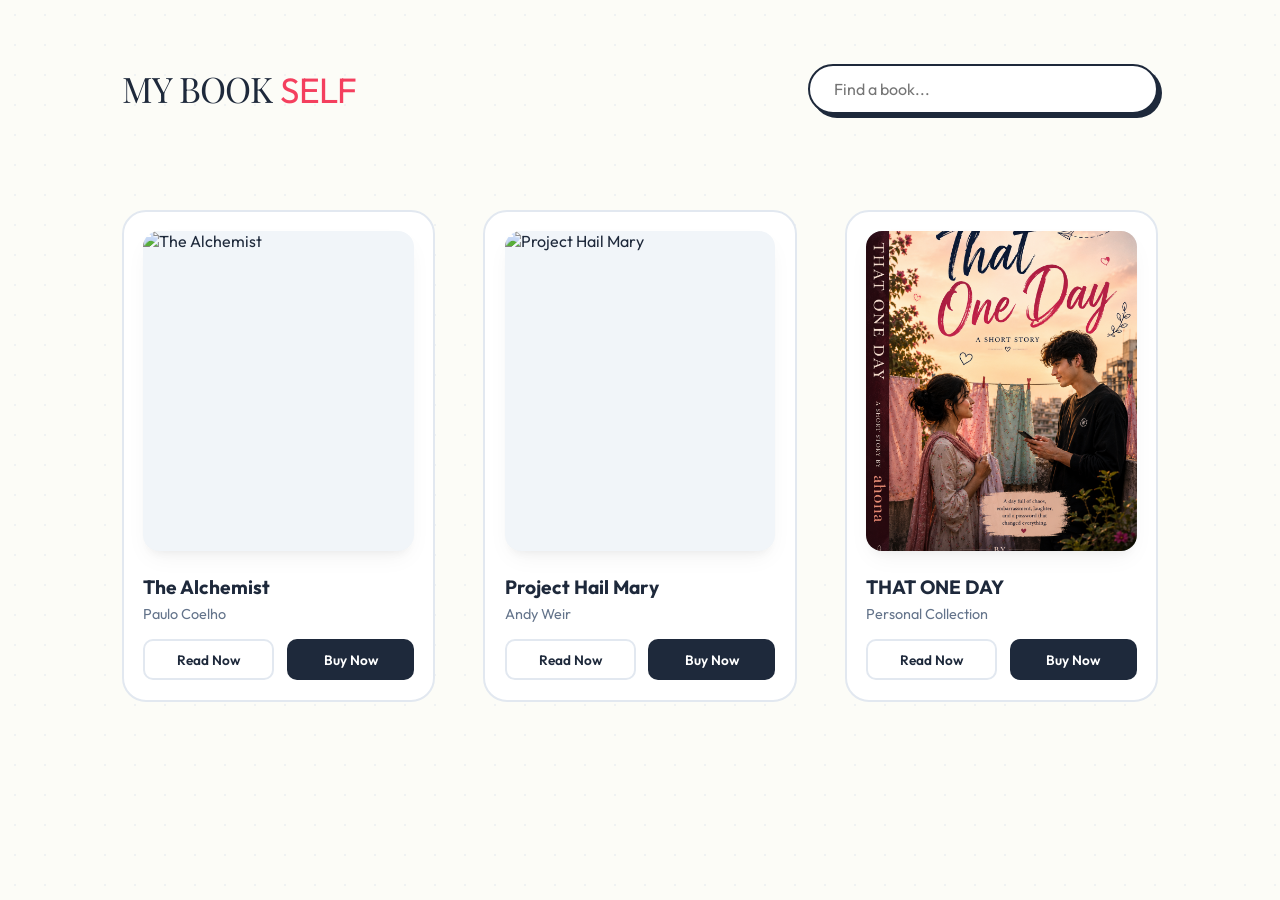
==== index.html @ 8798975a "Initial commit: MY BOOK SELF app" ====
<!DOCTYPE html>
<html lang="en">
<head>
    <meta charset="UTF-8">
    <meta name="viewport" content="width=device-width, initial-scale=1.0">
    <title>MY BOOK SELF | Personal Library</title>
    <meta name="description" content="A premium, interactive bookshelf to track your reading journey and organize your book collection.">
    <link rel="stylesheet" href="style.css">
</head>
<body>
    <div class="container">
        <header>
            <div class="logo">MY BOOK <span>SELF</span></div>
            <div class="search-bar">
                <input type="text" id="searchInput" placeholder="Find a book...">
            </div>
        </header>


        <main id="bookGrid" class="book-grid">
            <!-- Books will be injected here by JS -->
        </main>
    </div>

    <!-- Add Book Modal -->
    <div class="modal-overlay" id="modalOverlay">
        <div class="modal-content glass">
            <h2 style="margin-bottom: 1.5rem;">Add New Book</h2>
            <form id="addBookForm">
                <div class="form-group">
                    <label>Title</label>
                    <input type="text" id="bookTitle" required>
                </div>
                <div class="form-group">
                    <label>Author</label>
                    <input type="text" id="bookAuthor" required>
                </div>
                <div class="form-group">
                    <label>Cover Image URL (Optional)</label>
                    <input type="url" id="bookCover" placeholder="https://example.com/cover.jpg">
                </div>
                <div style="display: flex; gap: 1rem; margin-top: 2rem;">
                    <button type="submit" class="btn-add" style="flex: 1;">Save Book</button>
                    <button type="button" class="btn-add" id="closeModalBtn" style="flex: 1; background: transparent; border: 1px solid var(--glass-border);">Cancel</button>
                </div>
            </form>
        </div>
    </div>

    <script src="script.js"></script>
</body>
</html>
---- style.css ----
@import url('https://fonts.googleapis.com/css2?family=Outfit:wght@300;400;600;700&family=Playfair+Display:wght@700&display=swap');

:root {
    --bg-main: #fcfcf7;
    --bg-card: #ffffff;
    --accent-primary: #f43f5e; /* Vibrant Coral */
    --accent-secondary: #0ea5e9; /* Sky Blue */
    --text-main: #1e293b;
    --text-muted: #64748b;
    --border-light: #e2e8f0;
    --shadow-soft: 0 10px 25px -5px rgba(0, 0, 0, 0.05), 0 8px 10px -6px rgba(0, 0, 0, 0.05);
    --shadow-hover: 0 20px 25px -5px rgba(0, 0, 0, 0.1), 0 10px 10px -5px rgba(0, 0, 0, 0.04);
    --transition-bounce: all 0.5s cubic-bezier(0.34, 1.56, 0.64, 1);
}

* {
    margin: 0;
    padding: 0;
    box-sizing: border-box;
    font-family: 'Outfit', sans-serif;
}

body {
    background-color: var(--bg-main);
    color: var(--text-main);
    min-height: 100vh;
    padding-bottom: 5rem;
}

/* Background Pattern */
body::before {
    content: '';
    position: fixed;
    top: 0;
    left: 0;
    width: 100%;
    height: 100%;
    background-image: radial-gradient(#e2e8f0 1px, transparent 1px);
    background-size: 30px 30px;
    z-index: -1;
    opacity: 0.5;
}

.container {
    max-width: 1100px;
    margin: 0 auto;
    padding: 2rem;
}

header {
    display: flex;
    justify-content: space-between;
    align-items: center;
    margin-bottom: 4rem;
    padding: 2rem 0;
    gap: 2rem;
    flex-wrap: wrap;
}

.logo {
    font-family: 'Playfair Display', serif;
    font-size: 2.2rem;
    color: var(--text-main);
    letter-spacing: -1px;
}

.logo span {
    color: var(--accent-primary);
}

.search-bar {
    background: var(--bg-card);
    border: 2px solid var(--text-main);
    padding: 0.8rem 1.5rem;
    border-radius: 50px;
    display: flex;
    align-items: center;
    width: 100%;
    max-width: 350px;
    box-shadow: 4px 4px 0px var(--text-main);
    transition: var(--transition-bounce);
}

.search-bar:focus-within {
    transform: translate(-2px, -2px);
    box-shadow: 6px 6px 0px var(--text-main);
}

.search-bar input {
    background: transparent;
    border: none;
    outline: none;
    width: 100%;
    font-size: 1rem;
    color: var(--text-main);
}

/* Filter Navigation */
.filters {
    display: flex;
    gap: 1rem;
    margin-bottom: 3rem;
    overflow-x: auto;
    padding: 0.5rem 0;
}

.filter-btn {
    background: var(--bg-card);
    border: 2px solid var(--border-light);
    padding: 0.7rem 1.5rem;
    border-radius: 15px;
    cursor: pointer;
    font-weight: 600;
    color: var(--text-muted);
    transition: var(--transition-bounce);
    white-space: nowrap;
}

.filter-btn:hover {
    border-color: var(--text-main);
    color: var(--text-main);
    transform: translateY(-2px);
}

.filter-btn.active {
    background: var(--text-main);
    color: white;
    border-color: var(--text-main);
    box-shadow: 0 10px 20px rgba(30, 41, 59, 0.2);
}

/* Book Grid */
.book-grid {
    display: grid;
    grid-template-columns: repeat(auto-fill, minmax(250px, 1fr));
    gap: 3rem;
}

.book-card {
    background: var(--bg-card);
    border-radius: 24px;
    padding: 1.2rem;
    border: 2px solid var(--border-light);
    transition: var(--transition-bounce);
    position: relative;
}

.book-card:hover {
    transform: translateY(-12px) rotate(1deg);
    border-color: var(--text-main);
    box-shadow: 12px 12px 0px rgba(30, 41, 59, 0.05);
}

.book-cover-container {
    width: 100%;
    height: 320px;
    border-radius: 16px;
    overflow: hidden;
    margin-bottom: 1.5rem;
    background: #f1f5f9;
    box-shadow: var(--shadow-soft);
}

.book-cover {
    width: 100%;
    height: 100%;
    object-fit: cover;
    transition: var(--transition-bounce);
}

.book-card:hover .book-cover {
    transform: scale(1.05);
}

.book-title {
    font-size: 1.2rem;
    font-weight: 700;
    margin-bottom: 0.4rem;
    color: var(--text-main);
}

.book-author {
    font-size: 0.9rem;
    color: var(--text-muted);
    margin-bottom: 1rem;
}

.status-badge {
    display: inline-block;
    padding: 0.4rem 0.8rem;
    border-radius: 8px;
    font-size: 0.75rem;
    font-weight: 700;
    text-transform: uppercase;
    letter-spacing: 0.5px;
}

.status-reading { background: #fef3c7; color: #92400e; }
.status-want { background: #e0f2fe; color: #075985; }
.status-finished { background: #dcfce7; color: #166534; }

/* Card Actions */
.card-actions {
    display: flex;
    gap: 0.8rem;
    margin-top: 1rem;
}

.card-actions button {
    flex: 1;
    padding: 0.6rem;
    border-radius: 10px;
    font-size: 0.85rem;
    font-weight: 600;
    cursor: pointer;
    transition: var(--transition-bounce);
}

.btn-primary {
    background: var(--text-main);
    color: white;
    border: none;
}

.btn-primary:hover {
    transform: translateY(-2px);
    box-shadow: 0 5px 15px rgba(30, 41, 59, 0.2);
}

.btn-secondary {
    background: transparent;
    border: 2px solid var(--border-light);
    color: var(--text-main);
}

.btn-secondary:hover {
    border-color: var(--text-main);
    background: rgba(30, 41, 59, 0.02);
}

.btn-delete {
    background: none;
    border: none;
    color: #f43f5e;
    font-size: 0.8rem;
    font-weight: 600;
    cursor: pointer;
    opacity: 0.6;
    transition: 0.3s;
}

.btn-delete:hover {
    opacity: 1;
    text-decoration: underline;
}

/* Action Buttons */
.btn-add {
    background: var(--accent-primary);
    color: white;
    border: none;
    padding: 1rem 2rem;
    border-radius: 50px;
    font-weight: 700;
    font-size: 1rem;
    cursor: pointer;
    box-shadow: 0 4px 15px rgba(244, 63, 94, 0.3);
    transition: var(--transition-bounce);
}

.btn-add:hover {
    transform: scale(1.05) translateY(-2px);
    box-shadow: 0 8px 25px rgba(244, 63, 94, 0.4);
}

/* Modal */
.modal-overlay {
    position: fixed;
    top: 0;
    left: 0;
    width: 100%;
    height: 100%;
    background: rgba(252, 252, 247, 0.9);
    backdrop-filter: blur(8px);
    display: flex;
    justify-content: center;
    align-items: center;
    z-index: 1000;
    opacity: 0;
    visibility: hidden;
    transition: var(--transition-bounce);
}

.modal-overlay.active {
    opacity: 1;
    visibility: visible;
}

.modal-content {
    background: white;
    width: 90%;
    max-width: 500px;
    padding: 3rem;
    border: 3px solid var(--text-main);
    border-radius: 32px;
    box-shadow: 15px 15px 0px var(--text-main);
    transform: scale(0.9) rotate(-2deg);
    transition: var(--transition-bounce);
}

.modal-overlay.active .modal-content {
    transform: scale(1) rotate(0deg);
}

.form-group input, .form-group select {
    border: 2px solid var(--border-light);
    padding: 1rem;
    border-radius: 12px;
    font-size: 1rem;
}

.form-group input:focus {
    border-color: var(--text-main);
}

/* Responsive */
@media (max-width: 768px) {
    header {
        flex-direction: column;
        align-items: flex-start;
    }
    .search-bar {
        max-width: 100%;
    }
}
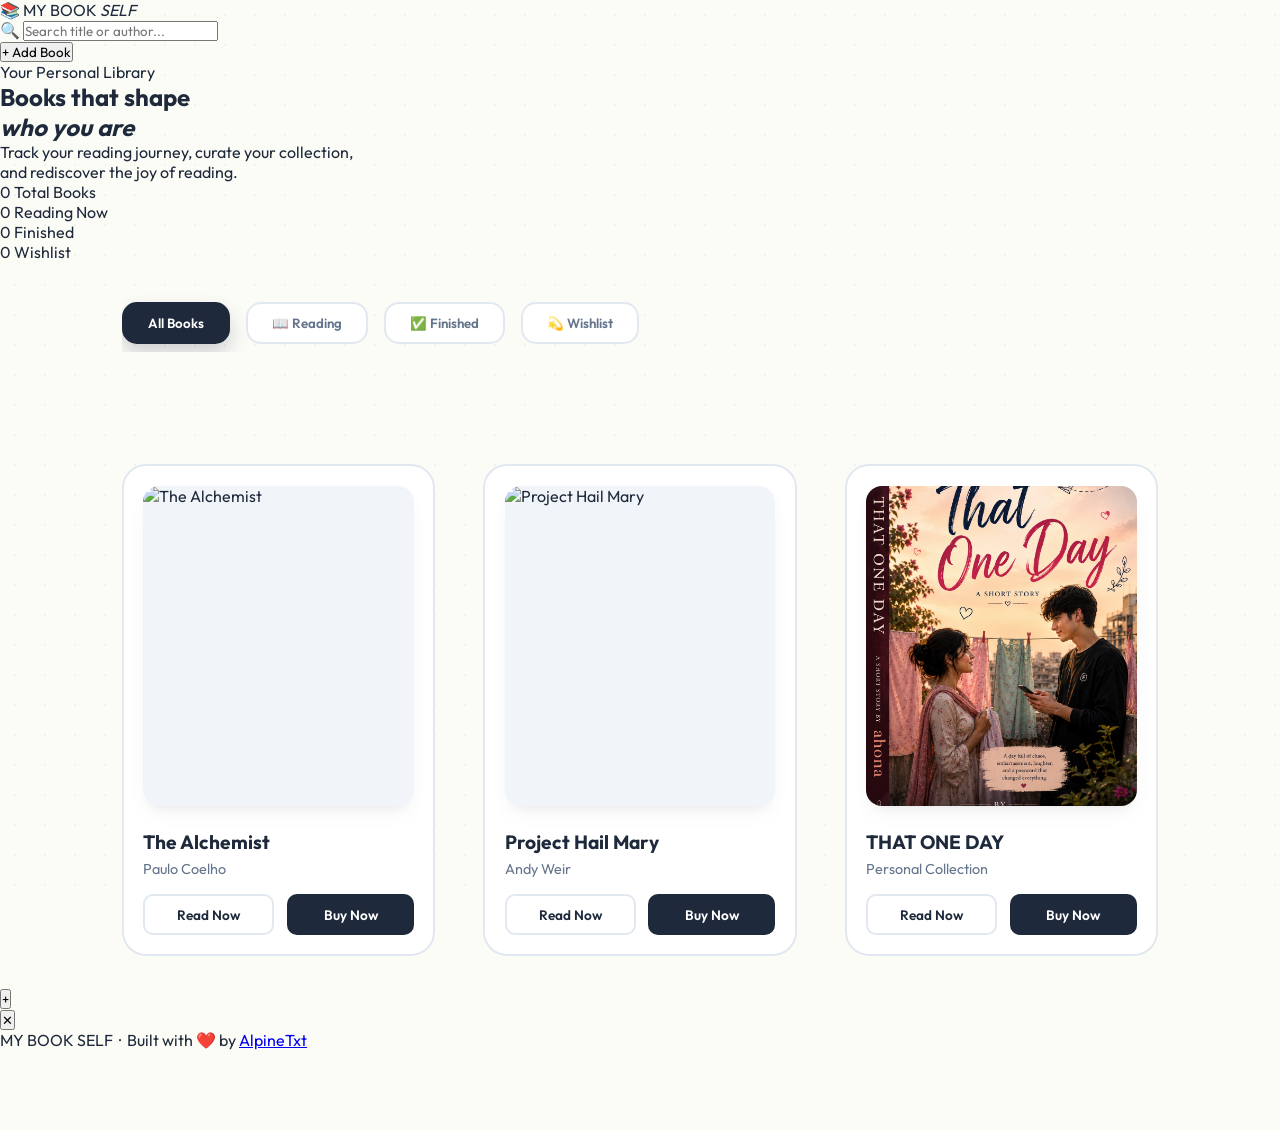
==== commit 19f51736: "Premium redesign: update index.html" ====
--- a/index.html
+++ b/index.html
@@ -4,49 +4,167 @@
     <meta charset="UTF-8">
     <meta name="viewport" content="width=device-width, initial-scale=1.0">
     <title>MY BOOK SELF | Personal Library</title>
-    <meta name="description" content="A premium, interactive bookshelf to track your reading journey and organize your book collection.">
+    <meta name="description" content="A premium, interactive digital bookshelf to track your reading journey, organize your collection, and discover your next great read.">
+    <link rel="preconnect" href="https://fonts.googleapis.com">
+    <link rel="preconnect" href="https://fonts.gstatic.com" crossorigin>
+    <link href="https://fonts.googleapis.com/css2?family=Cormorant+Garamond:ital,wght@0,400;0,600;0,700;1,400&family=Inter:wght@300;400;500;600;700&display=swap" rel="stylesheet">
     <link rel="stylesheet" href="style.css">
 </head>
 <body>
-    <div class="container">
-        <header>
-            <div class="logo">MY BOOK <span>SELF</span></div>
-            <div class="search-bar">
-                <input type="text" id="searchInput" placeholder="Find a book...">
+
+    <!-- Ambient Background -->
+    <div class="ambient-orb orb-1"></div>
+    <div class="ambient-orb orb-2"></div>
+    <div class="ambient-orb orb-3"></div>
+
+    <!-- Navigation -->
+    <nav class="navbar" id="navbar">
+        <div class="nav-inner">
+            <div class="nav-logo">
+                <span class="logo-icon">📚</span>
+                <span class="logo-text">MY BOOK <em>SELF</em></span>
             </div>
-        </header>
+            <div class="nav-search">
+                <span class="search-icon">🔍</span>
+                <input type="text" id="searchInput" placeholder="Search title or author...">
+            </div>
+            <button class="nav-add-btn" id="openModalBtn">+ Add Book</button>
+        </div>
+    </nav>
 
+    <!-- Hero Section -->
+    <section class="hero">
+        <div class="hero-content">
+            <p class="hero-eyebrow">Your Personal Library</p>
+            <h1 class="hero-title">Books that shape<br><em>who you are</em></h1>
+            <p class="hero-subtitle">Track your reading journey, curate your collection,<br>and rediscover the joy of reading.</p>
+            <div class="hero-stats" id="heroStats">
+                <div class="stat-pill">
+                    <span class="stat-num" id="statTotal">0</span>
+                    <span class="stat-label">Total Books</span>
+                </div>
+                <div class="stat-divider"></div>
+                <div class="stat-pill">
+                    <span class="stat-num" id="statReading">0</span>
+                    <span class="stat-label">Reading Now</span>
+                </div>
+                <div class="stat-divider"></div>
+                <div class="stat-pill">
+                    <span class="stat-num" id="statFinished">0</span>
+                    <span class="stat-label">Finished</span>
+                </div>
+                <div class="stat-divider"></div>
+                <div class="stat-pill">
+                    <span class="stat-num" id="statWant">0</span>
+                    <span class="stat-label">Wishlist</span>
+                </div>
+            </div>
+        </div>
+        <div class="hero-decoration">
+            <div class="floating-book book-a"></div>
+            <div class="floating-book book-b"></div>
+            <div class="floating-book book-c"></div>
+        </div>
+    </section>
 
-        <main id="bookGrid" class="book-grid">
-            <!-- Books will be injected here by JS -->
-        </main>
-    </div>
+    <!-- Filter Bar -->
+    <section class="filters-section">
+        <div class="container">
+            <div class="filters" id="filterBar">
+                <button class="filter-btn active" data-filter="all">All Books</button>
+                <button class="filter-btn" data-filter="reading">📖 Reading</button>
+                <button class="filter-btn" data-filter="finished">✅ Finished</button>
+                <button class="filter-btn" data-filter="want">💫 Wishlist</button>
+            </div>
+        </div>
+    </section>
+
+    <!-- Book Grid -->
+    <main class="container">
+        <div class="book-grid" id="bookGrid">
+            <!-- Books injected by JS -->
+        </div>
+        <div class="empty-state" id="emptyState" style="display:none;">
+            <div class="empty-icon">📭</div>
+            <h3>No books here yet</h3>
+            <p>Add your first book to get started on your reading journey.</p>
+            <button class="btn-add-empty" onclick="document.getElementById('openModalBtn').click()">+ Add Your First Book</button>
+        </div>
+    </main>
+
+    <!-- Floating Add Button (mobile) -->
+    <button class="fab" id="fabBtn" title="Add Book">+</button>
 
     <!-- Add Book Modal -->
     <div class="modal-overlay" id="modalOverlay">
-        <div class="modal-content glass">
-            <h2 style="margin-bottom: 1.5rem;">Add New Book</h2>
+        <div class="modal-content">
+            <button class="modal-close" id="closeModalBtn">✕</button>
+            <div class="modal-header">
+                <span class="modal-icon">📖</span>
+                <h2>Add a New Book</h2>
+                <p>Track what you're reading or want to read</p>
+            </div>
             <form id="addBookForm">
                 <div class="form-group">
-                    <label>Title</label>
-                    <input type="text" id="bookTitle" required>
+                    <label for="bookTitle">Book Title <span class="required">*</span></label>
+                    <input type="text" id="bookTitle" placeholder="e.g. The Midnight Library" required>
                 </div>
                 <div class="form-group">
-                    <label>Author</label>
-                    <input type="text" id="bookAuthor" required>
+                    <label for="bookAuthor">Author <span class="required">*</span></label>
+                    <input type="text" id="bookAuthor" placeholder="e.g. Matt Haig" required>
                 </div>
                 <div class="form-group">
-                    <label>Cover Image URL (Optional)</label>
-                    <input type="url" id="bookCover" placeholder="https://example.com/cover.jpg">
+                    <label for="bookCover">Cover Image URL <span class="optional">(optional)</span></label>
+                    <input type="url" id="bookCover" placeholder="https://...">
                 </div>
-                <div style="display: flex; gap: 1rem; margin-top: 2rem;">
-                    <button type="submit" class="btn-add" style="flex: 1;">Save Book</button>
-                    <button type="button" class="btn-add" id="closeModalBtn" style="flex: 1; background: transparent; border: 1px solid var(--glass-border);">Cancel</button>
+                <div class="form-group">
+                    <label>Reading Status</label>
+                    <div class="status-selector">
+                        <label class="status-option">
+                            <input type="radio" name="bookStatus" value="want" checked>
+                            <span class="status-label-btn">💫 Wishlist</span>
+                        </label>
+                        <label class="status-option">
+                            <input type="radio" name="bookStatus" value="reading">
+                            <span class="status-label-btn">📖 Reading</span>
+                        </label>
+                        <label class="status-option">
+                            <input type="radio" name="bookStatus" value="finished">
+                            <span class="status-label-btn">✅ Finished</span>
+                        </label>
+                    </div>
+                </div>
+                <div class="form-group">
+                    <label for="bookRating">Rating</label>
+                    <div class="star-input" id="starInput">
+                        <span class="star" data-val="1">★</span>
+                        <span class="star" data-val="2">★</span>
+                        <span class="star" data-val="3">★</span>
+                        <span class="star" data-val="4">★</span>
+                        <span class="star" data-val="5">★</span>
+                    </div>
+                    <input type="hidden" id="bookRating" value="0">
+                </div>
+                <div class="modal-actions">
+                    <button type="button" class="btn-cancel" id="cancelModalBtn">Cancel</button>
+                    <button type="submit" class="btn-save">Save to Shelf</button>
                 </div>
             </form>
         </div>
     </div>
 
+    <!-- Book Detail Drawer -->
+    <div class="drawer-overlay" id="drawerOverlay">
+        <div class="drawer" id="bookDrawer">
+            <button class="drawer-close" id="closeDrawerBtn">✕</button>
+            <div id="drawerContent"></div>
+        </div>
+    </div>
+
+    <footer class="site-footer">
+        <p>MY BOOK SELF &nbsp;·&nbsp; Built with ❤️ by <a href="https://github.com/AlpineTxt" target="_blank">AlpineTxt</a></p>
+    </footer>
+
     <script src="script.js"></script>
 </body>
 </html>
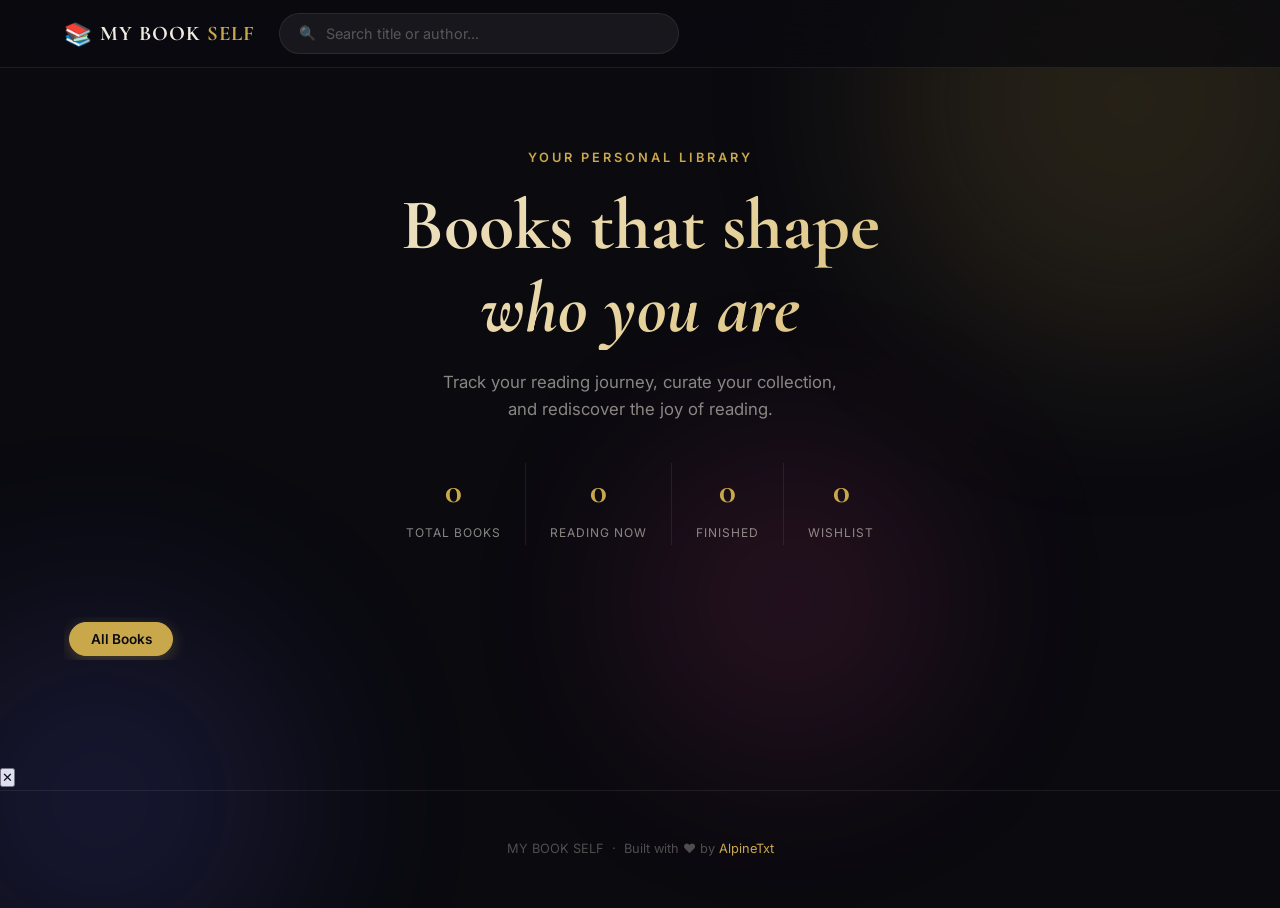
==== commit f6d34ff4: "ui: remove Add Book button, filter tabs (Reading/Finished/Wishlist), FAB and modal" ====
--- a/index.html
+++ b/index.html
@@ -28,7 +28,7 @@
                 <span class="search-icon">🔍</span>
                 <input type="text" id="searchInput" placeholder="Search title or author...">
             </div>
-            <button class="nav-add-btn" id="openModalBtn">+ Add Book</button>
+
         </div>
     </nav>
 
@@ -72,9 +72,6 @@
         <div class="container">
             <div class="filters" id="filterBar">
                 <button class="filter-btn active" data-filter="all">All Books</button>
-                <button class="filter-btn" data-filter="reading">📖 Reading</button>
-                <button class="filter-btn" data-filter="finished">✅ Finished</button>
-                <button class="filter-btn" data-filter="want">💫 Wishlist</button>
             </div>
         </div>
     </section>
@@ -87,71 +84,15 @@
         <div class="empty-state" id="emptyState" style="display:none;">
             <div class="empty-icon">📭</div>
             <h3>No books here yet</h3>
-            <p>Add your first book to get started on your reading journey.</p>
-            <button class="btn-add-empty" onclick="document.getElementById('openModalBtn').click()">+ Add Your First Book</button>
+            <p>Your shelf is empty.</p>
         </div>
     </main>
 
-    <!-- Floating Add Button (mobile) -->
-    <button class="fab" id="fabBtn" title="Add Book">+</button>
 
-    <!-- Add Book Modal -->
-    <div class="modal-overlay" id="modalOverlay">
-        <div class="modal-content">
-            <button class="modal-close" id="closeModalBtn">✕</button>
-            <div class="modal-header">
-                <span class="modal-icon">📖</span>
-                <h2>Add a New Book</h2>
-                <p>Track what you're reading or want to read</p>
-            </div>
-            <form id="addBookForm">
-                <div class="form-group">
-                    <label for="bookTitle">Book Title <span class="required">*</span></label>
-                    <input type="text" id="bookTitle" placeholder="e.g. The Midnight Library" required>
-                </div>
-                <div class="form-group">
-                    <label for="bookAuthor">Author <span class="required">*</span></label>
-                    <input type="text" id="bookAuthor" placeholder="e.g. Matt Haig" required>
-                </div>
-                <div class="form-group">
-                    <label for="bookCover">Cover Image URL <span class="optional">(optional)</span></label>
-                    <input type="url" id="bookCover" placeholder="https://...">
-                </div>
-                <div class="form-group">
-                    <label>Reading Status</label>
-                    <div class="status-selector">
-                        <label class="status-option">
-                            <input type="radio" name="bookStatus" value="want" checked>
-                            <span class="status-label-btn">💫 Wishlist</span>
-                        </label>
-                        <label class="status-option">
-                            <input type="radio" name="bookStatus" value="reading">
-                            <span class="status-label-btn">📖 Reading</span>
-                        </label>
-                        <label class="status-option">
-                            <input type="radio" name="bookStatus" value="finished">
-                            <span class="status-label-btn">✅ Finished</span>
-                        </label>
-                    </div>
-                </div>
-                <div class="form-group">
-                    <label for="bookRating">Rating</label>
-                    <div class="star-input" id="starInput">
-                        <span class="star" data-val="1">★</span>
-                        <span class="star" data-val="2">★</span>
-                        <span class="star" data-val="3">★</span>
-                        <span class="star" data-val="4">★</span>
-                        <span class="star" data-val="5">★</span>
-                    </div>
-                    <input type="hidden" id="bookRating" value="0">
-                </div>
-                <div class="modal-actions">
-                    <button type="button" class="btn-cancel" id="cancelModalBtn">Cancel</button>
-                    <button type="submit" class="btn-save">Save to Shelf</button>
-                </div>
-            </form>
-        </div>
-    </div>
+
+    <!-- Modal placeholder (removed) -->
+    <div id="modalOverlay" style="display:none;"></div>
+    <form id="addBookForm" style="display:none;"></form>
 
     <!-- Book Detail Drawer -->
     <div class="drawer-overlay" id="drawerOverlay">
@@ -168,3 +109,4 @@
     <script src="script.js"></script>
 </body>
 </html>
+
--- a/style.css
+++ b/style.css
@@ -1,335 +1,373 @@
-@import url('https://fonts.googleapis.com/css2?family=Outfit:wght@300;400;600;700&family=Playfair+Display:wght@700&display=swap');
+@import url('https://fonts.googleapis.com/css2?family=Cormorant+Garamond:ital,wght@0,400;0,600;0,700;1,400&family=Inter:wght@300;400;500;600;700&display=swap');
 
 :root {
-    --bg-main: #fcfcf7;
-    --bg-card: #ffffff;
-    --accent-primary: #f43f5e; /* Vibrant Coral */
-    --accent-secondary: #0ea5e9; /* Sky Blue */
-    --text-main: #1e293b;
-    --text-muted: #64748b;
-    --border-light: #e2e8f0;
-    --shadow-soft: 0 10px 25px -5px rgba(0, 0, 0, 0.05), 0 8px 10px -6px rgba(0, 0, 0, 0.05);
-    --shadow-hover: 0 20px 25px -5px rgba(0, 0, 0, 0.1), 0 10px 10px -5px rgba(0, 0, 0, 0.04);
-    --transition-bounce: all 0.5s cubic-bezier(0.34, 1.56, 0.64, 1);
-}
-
-* {
-    margin: 0;
-    padding: 0;
-    box-sizing: border-box;
-    font-family: 'Outfit', sans-serif;
-}
+    --bg-deep: #0a0a0f;
+    --bg-card: rgba(255,255,255,0.04);
+    --bg-card-hover: rgba(255,255,255,0.07);
+    --glass: rgba(255,255,255,0.06);
+    --glass-border: rgba(255,255,255,0.08);
+    --accent: #c9a84c;
+    --accent-glow: rgba(201,168,76,0.3);
+    --accent-secondary: #e8d5a3;
+    --text-primary: #f0ece2;
+    --text-secondary: rgba(240,236,226,0.55);
+    --text-muted: rgba(240,236,226,0.3);
+    --danger: #e74c5e;
+    --success: #4ade80;
+    --info: #60a5fa;
+    --radius-sm: 8px;
+    --radius-md: 14px;
+    --radius-lg: 22px;
+    --radius-xl: 32px;
+    --transition: all 0.35s cubic-bezier(0.4, 0, 0.2, 1);
+    --bounce: all 0.5s cubic-bezier(0.34, 1.56, 0.64, 1);
+    --font-serif: 'Cormorant Garamond', Georgia, serif;
+    --font-sans: 'Inter', system-ui, sans-serif;
+}
+
+*, *::before, *::after { margin: 0; padding: 0; box-sizing: border-box; }
+
+html { scroll-behavior: smooth; }
 
 body {
-    background-color: var(--bg-main);
-    color: var(--text-main);
+    font-family: var(--font-sans);
+    background: var(--bg-deep);
+    color: var(--text-primary);
     min-height: 100vh;
-    padding-bottom: 5rem;
-}
-
-/* Background Pattern */
-body::before {
-    content: '';
+    overflow-x: hidden;
+    line-height: 1.6;
+}
+
+/* ── Ambient Orbs ── */
+.ambient-orb {
     position: fixed;
-    top: 0;
-    left: 0;
-    width: 100%;
-    height: 100%;
-    background-image: radial-gradient(#e2e8f0 1px, transparent 1px);
-    background-size: 30px 30px;
-    z-index: -1;
-    opacity: 0.5;
-}
-
-.container {
-    max-width: 1100px;
-    margin: 0 auto;
-    padding: 2rem;
-}
-
-header {
-    display: flex;
-    justify-content: space-between;
-    align-items: center;
-    margin-bottom: 4rem;
-    padding: 2rem 0;
-    gap: 2rem;
-    flex-wrap: wrap;
-}
-
-.logo {
-    font-family: 'Playfair Display', serif;
-    font-size: 2.2rem;
-    color: var(--text-main);
-    letter-spacing: -1px;
-}
-
-.logo span {
-    color: var(--accent-primary);
-}
-
-.search-bar {
-    background: var(--bg-card);
-    border: 2px solid var(--text-main);
-    padding: 0.8rem 1.5rem;
-    border-radius: 50px;
-    display: flex;
-    align-items: center;
-    width: 100%;
-    max-width: 350px;
-    box-shadow: 4px 4px 0px var(--text-main);
-    transition: var(--transition-bounce);
-}
-
-.search-bar:focus-within {
-    transform: translate(-2px, -2px);
-    box-shadow: 6px 6px 0px var(--text-main);
-}
-
-.search-bar input {
-    background: transparent;
-    border: none;
-    outline: none;
-    width: 100%;
-    font-size: 1rem;
-    color: var(--text-main);
-}
-
-/* Filter Navigation */
+    border-radius: 50%;
+    filter: blur(100px);
+    opacity: 0.15;
+    pointer-events: none;
+    z-index: 0;
+}
+.orb-1 { width: 500px; height: 500px; background: var(--accent); top: -150px; right: -100px; animation: orbFloat1 20s ease-in-out infinite; }
+.orb-2 { width: 400px; height: 400px; background: #6366f1; bottom: -100px; left: -100px; animation: orbFloat2 25s ease-in-out infinite; }
+.orb-3 { width: 300px; height: 300px; background: #ec4899; top: 50%; left: 50%; animation: orbFloat3 18s ease-in-out infinite; }
+@keyframes orbFloat1 { 0%,100% { transform: translate(0,0); } 50% { transform: translate(-60px,40px); } }
+@keyframes orbFloat2 { 0%,100% { transform: translate(0,0); } 50% { transform: translate(50px,-50px); } }
+@keyframes orbFloat3 { 0%,100% { transform: translate(-50%,-50%); } 50% { transform: translate(-30%,-60%); } }
+
+/* ── Container ── */
+.container { max-width: 1200px; margin: 0 auto; padding: 0 1.5rem; position: relative; z-index: 1; }
+
+/* ── Navbar ── */
+.navbar {
+    position: sticky; top: 0; z-index: 100;
+    background: rgba(10,10,15,0.75);
+    backdrop-filter: blur(20px) saturate(1.5);
+    border-bottom: 1px solid var(--glass-border);
+    padding: 0.8rem 0;
+}
+.nav-inner {
+    max-width: 1200px; margin: 0 auto; padding: 0 1.5rem;
+    display: flex; align-items: center; gap: 1.5rem;
+}
+.nav-logo { display: flex; align-items: center; gap: 0.5rem; flex-shrink: 0; }
+.logo-icon { font-size: 1.4rem; }
+.logo-text {
+    font-family: var(--font-serif); font-size: 1.3rem; font-weight: 700;
+    color: var(--text-primary); letter-spacing: 1px;
+}
+.logo-text em { color: var(--accent); font-style: normal; }
+
+.nav-search {
+    flex: 1; max-width: 400px;
+    display: flex; align-items: center; gap: 0.6rem;
+    background: var(--glass); border: 1px solid var(--glass-border);
+    border-radius: 50px; padding: 0.55rem 1.2rem;
+    transition: var(--transition);
+}
+.nav-search:focus-within { border-color: var(--accent); box-shadow: 0 0 0 3px var(--accent-glow); }
+.search-icon { font-size: 0.85rem; opacity: 0.5; }
+.nav-search input {
+    background: none; border: none; outline: none; color: var(--text-primary);
+    font-size: 0.9rem; width: 100%; font-family: var(--font-sans);
+}
+.nav-search input::placeholder { color: var(--text-muted); }
+
+.nav-add-btn {
+    background: var(--accent); color: var(--bg-deep); border: none;
+    padding: 0.55rem 1.4rem; border-radius: 50px;
+    font-weight: 600; font-size: 0.85rem; cursor: pointer;
+    transition: var(--bounce); white-space: nowrap; font-family: var(--font-sans);
+}
+.nav-add-btn:hover { transform: translateY(-2px); box-shadow: 0 8px 25px var(--accent-glow); }
+
+/* ── Hero ── */
+.hero {
+    padding: 5rem 1.5rem 3rem; text-align: center;
+    max-width: 1200px; margin: 0 auto; position: relative; z-index: 1;
+}
+.hero-eyebrow {
+    font-size: 0.8rem; text-transform: uppercase; letter-spacing: 3px;
+    color: var(--accent); font-weight: 600; margin-bottom: 1rem;
+}
+.hero-title {
+    font-family: var(--font-serif); font-size: clamp(2.5rem, 6vw, 4.5rem);
+    font-weight: 700; line-height: 1.15; margin-bottom: 1.2rem;
+    background: linear-gradient(135deg, var(--text-primary) 0%, var(--accent-secondary) 50%, var(--accent) 100%);
+    -webkit-background-clip: text; -webkit-text-fill-color: transparent;
+    background-clip: text;
+}
+.hero-title em { font-style: italic; }
+.hero-subtitle { color: var(--text-secondary); font-size: 1.05rem; max-width: 480px; margin: 0 auto 2.5rem; }
+
+.hero-stats { display: flex; justify-content: center; gap: 1.5rem; flex-wrap: wrap; }
+.stat-pill { text-align: center; }
+.stat-num {
+    display: block; font-family: var(--font-serif); font-size: 2.2rem;
+    font-weight: 700; color: var(--accent);
+}
+.stat-label { font-size: 0.75rem; color: var(--text-secondary); text-transform: uppercase; letter-spacing: 1px; }
+.stat-divider { width: 1px; background: var(--glass-border); align-self: stretch; }
+
+/* ── Filters ── */
+.filters-section { padding: 1.5rem 0; position: relative; z-index: 1; }
 .filters {
-    display: flex;
-    gap: 1rem;
-    margin-bottom: 3rem;
-    overflow-x: auto;
-    padding: 0.5rem 0;
-}
-
+    display: flex; gap: 0.6rem; overflow-x: auto;
+    padding: 0.3rem; scrollbar-width: none;
+}
+.filters::-webkit-scrollbar { display: none; }
 .filter-btn {
-    background: var(--bg-card);
-    border: 2px solid var(--border-light);
-    padding: 0.7rem 1.5rem;
-    border-radius: 15px;
-    cursor: pointer;
-    font-weight: 600;
-    color: var(--text-muted);
-    transition: var(--transition-bounce);
-    white-space: nowrap;
-}
-
-.filter-btn:hover {
-    border-color: var(--text-main);
-    color: var(--text-main);
-    transform: translateY(-2px);
-}
-
+    background: var(--glass); border: 1px solid var(--glass-border);
+    padding: 0.5rem 1.3rem; border-radius: 50px;
+    color: var(--text-secondary); font-weight: 500; font-size: 0.85rem;
+    cursor: pointer; transition: var(--transition);
+    white-space: nowrap; font-family: var(--font-sans);
+}
+.filter-btn:hover { color: var(--text-primary); border-color: rgba(255,255,255,0.2); }
 .filter-btn.active {
-    background: var(--text-main);
-    color: white;
-    border-color: var(--text-main);
-    box-shadow: 0 10px 20px rgba(30, 41, 59, 0.2);
-}
-
-/* Book Grid */
+    background: var(--accent); color: var(--bg-deep);
+    border-color: var(--accent); font-weight: 600;
+    box-shadow: 0 4px 15px var(--accent-glow);
+}
+
+/* ── Book Grid ── */
 .book-grid {
     display: grid;
-    grid-template-columns: repeat(auto-fill, minmax(250px, 1fr));
-    gap: 3rem;
+    grid-template-columns: repeat(auto-fill, minmax(220px, 1fr));
+    gap: 2rem; padding: 1rem 0 4rem;
 }
 
 .book-card {
-    background: var(--bg-card);
-    border-radius: 24px;
-    padding: 1.2rem;
-    border: 2px solid var(--border-light);
-    transition: var(--transition-bounce);
-    position: relative;
-}
-
+    background: var(--bg-card); border: 1px solid var(--glass-border);
+    border-radius: var(--radius-lg); padding: 0.8rem;
+    transition: var(--transition); position: relative;
+    cursor: pointer; overflow: hidden;
+    animation: cardFadeIn 0.5s ease both;
+}
 .book-card:hover {
-    transform: translateY(-12px) rotate(1deg);
-    border-color: var(--text-main);
-    box-shadow: 12px 12px 0px rgba(30, 41, 59, 0.05);
-}
-
-.book-cover-container {
-    width: 100%;
-    height: 320px;
-    border-radius: 16px;
-    overflow: hidden;
-    margin-bottom: 1.5rem;
-    background: #f1f5f9;
-    box-shadow: var(--shadow-soft);
-}
-
-.book-cover {
-    width: 100%;
-    height: 100%;
-    object-fit: cover;
-    transition: var(--transition-bounce);
-}
-
-.book-card:hover .book-cover {
-    transform: scale(1.05);
-}
-
-.book-title {
-    font-size: 1.2rem;
-    font-weight: 700;
-    margin-bottom: 0.4rem;
-    color: var(--text-main);
-}
-
-.book-author {
-    font-size: 0.9rem;
-    color: var(--text-muted);
-    margin-bottom: 1rem;
-}
-
-.status-badge {
-    display: inline-block;
-    padding: 0.4rem 0.8rem;
-    border-radius: 8px;
-    font-size: 0.75rem;
-    font-weight: 700;
-    text-transform: uppercase;
-    letter-spacing: 0.5px;
-}
-
-.status-reading { background: #fef3c7; color: #92400e; }
-.status-want { background: #e0f2fe; color: #075985; }
-.status-finished { background: #dcfce7; color: #166534; }
-
-/* Card Actions */
-.card-actions {
-    display: flex;
-    gap: 0.8rem;
-    margin-top: 1rem;
-}
-
+    transform: translateY(-8px);
+    background: var(--bg-card-hover);
+    border-color: rgba(255,255,255,0.15);
+    box-shadow: 0 20px 50px rgba(0,0,0,0.4), 0 0 0 1px rgba(201,168,76,0.1);
+}
+@keyframes cardFadeIn {
+    from { opacity: 0; transform: translateY(20px); }
+    to { opacity: 1; transform: translateY(0); }
+}
+
+.book-cover-wrap {
+    position: relative; width: 100%; aspect-ratio: 2/3;
+    border-radius: var(--radius-md); overflow: hidden;
+    margin-bottom: 0.8rem; background: rgba(255,255,255,0.03);
+}
+.book-cover-wrap img {
+    width: 100%; height: 100%; object-fit: cover;
+    transition: transform 0.6s ease;
+}
+.book-card:hover .book-cover-wrap img { transform: scale(1.05); }
+
+.book-status-tag {
+    position: absolute; top: 0.6rem; left: 0.6rem;
+    padding: 0.25rem 0.7rem; border-radius: 50px;
+    font-size: 0.7rem; font-weight: 600; text-transform: uppercase; letter-spacing: 0.5px;
+    backdrop-filter: blur(10px);
+}
+.tag-reading { background: rgba(251,191,36,0.2); color: #fbbf24; border: 1px solid rgba(251,191,36,0.3); }
+.tag-finished { background: rgba(74,222,128,0.2); color: #4ade80; border: 1px solid rgba(74,222,128,0.3); }
+.tag-want { background: rgba(96,165,250,0.2); color: #60a5fa; border: 1px solid rgba(96,165,250,0.3); }
+
+.book-stars { margin-bottom: 0.3rem; }
+.book-stars .star { color: var(--accent); font-size: 0.8rem; }
+.book-stars .star.empty { color: var(--text-muted); }
+
+.card-info { padding: 0 0.3rem; }
+.card-title {
+    font-family: var(--font-serif); font-size: 1.1rem; font-weight: 700;
+    margin-bottom: 0.2rem; line-height: 1.3;
+    display: -webkit-box; -webkit-line-clamp: 2; -webkit-box-orient: vertical; overflow: hidden;
+}
+.card-author { font-size: 0.8rem; color: var(--text-secondary); margin-bottom: 0.7rem; }
+
+.card-actions { display: flex; gap: 0.5rem; }
 .card-actions button {
-    flex: 1;
-    padding: 0.6rem;
-    border-radius: 10px;
-    font-size: 0.85rem;
-    font-weight: 600;
-    cursor: pointer;
-    transition: var(--transition-bounce);
-}
-
-.btn-primary {
-    background: var(--text-main);
-    color: white;
-    border: none;
-}
-
-.btn-primary:hover {
-    transform: translateY(-2px);
-    box-shadow: 0 5px 15px rgba(30, 41, 59, 0.2);
-}
-
-.btn-secondary {
-    background: transparent;
-    border: 2px solid var(--border-light);
-    color: var(--text-main);
-}
-
-.btn-secondary:hover {
-    border-color: var(--text-main);
-    background: rgba(30, 41, 59, 0.02);
-}
-
-.btn-delete {
-    background: none;
-    border: none;
-    color: #f43f5e;
-    font-size: 0.8rem;
-    font-weight: 600;
-    cursor: pointer;
-    opacity: 0.6;
-    transition: 0.3s;
-}
-
-.btn-delete:hover {
-    opacity: 1;
-    text-decoration: underline;
-}
-
-/* Action Buttons */
-.btn-add {
-    background: var(--accent-primary);
-    color: white;
-    border: none;
-    padding: 1rem 2rem;
-    border-radius: 50px;
-    font-weight: 700;
-    font-size: 1rem;
-    cursor: pointer;
-    box-shadow: 0 4px 15px rgba(244, 63, 94, 0.3);
-    transition: var(--transition-bounce);
-}
-
-.btn-add:hover {
-    transform: scale(1.05) translateY(-2px);
-    box-shadow: 0 8px 25px rgba(244, 63, 94, 0.4);
-}
-
-/* Modal */
+    flex: 1; padding: 0.5rem; border-radius: var(--radius-sm);
+    font-size: 0.78rem; font-weight: 600; cursor: pointer;
+    transition: var(--transition); font-family: var(--font-sans); border: none;
+}
+.btn-read { background: var(--glass); color: var(--text-primary); border: 1px solid var(--glass-border) !important; }
+.btn-read:hover { background: rgba(255,255,255,0.1); border-color: var(--accent) !important; color: var(--accent); }
+.btn-buy { background: var(--accent); color: var(--bg-deep); }
+.btn-buy:hover { box-shadow: 0 4px 15px var(--accent-glow); transform: translateY(-1px); }
+.btn-del {
+    position: absolute; top: 0.6rem; right: 0.6rem;
+    width: 28px; height: 28px; border-radius: 50%;
+    background: rgba(0,0,0,0.6); backdrop-filter: blur(8px);
+    border: 1px solid rgba(255,255,255,0.1);
+    color: var(--danger); font-size: 0.85rem; cursor: pointer;
+    display: flex; align-items: center; justify-content: center;
+    opacity: 0; transition: var(--transition);
+}
+.book-card:hover .btn-del { opacity: 1; }
+
+/* ── Empty State ── */
+.empty-state {
+    grid-column: 1 / -1; text-align: center; padding: 5rem 2rem;
+}
+.empty-icon { font-size: 3rem; margin-bottom: 1rem; opacity: 0.4; }
+.empty-state h3 { font-family: var(--font-serif); font-size: 1.5rem; margin-bottom: 0.5rem; }
+.empty-state p { color: var(--text-secondary); margin-bottom: 1.5rem; }
+.btn-add-empty {
+    background: var(--accent); color: var(--bg-deep); border: none;
+    padding: 0.7rem 2rem; border-radius: 50px; font-weight: 600;
+    cursor: pointer; transition: var(--bounce); font-family: var(--font-sans);
+}
+
+/* ── FAB ── */
+.fab {
+    display: none; position: fixed; bottom: 1.5rem; right: 1.5rem;
+    width: 56px; height: 56px; border-radius: 50%;
+    background: var(--accent); color: var(--bg-deep); border: none;
+    font-size: 1.8rem; font-weight: 300; cursor: pointer; z-index: 90;
+    box-shadow: 0 8px 30px var(--accent-glow);
+    transition: var(--bounce);
+}
+.fab:hover { transform: scale(1.1) rotate(90deg); }
+
+/* ── Modal ── */
 .modal-overlay {
-    position: fixed;
-    top: 0;
-    left: 0;
-    width: 100%;
-    height: 100%;
-    background: rgba(252, 252, 247, 0.9);
-    backdrop-filter: blur(8px);
-    display: flex;
-    justify-content: center;
-    align-items: center;
-    z-index: 1000;
-    opacity: 0;
-    visibility: hidden;
-    transition: var(--transition-bounce);
-}
-
-.modal-overlay.active {
-    opacity: 1;
-    visibility: visible;
-}
+    position: fixed; inset: 0; z-index: 200;
+    background: rgba(0,0,0,0.7); backdrop-filter: blur(12px);
+    display: flex; align-items: center; justify-content: center;
+    opacity: 0; visibility: hidden; transition: var(--transition);
+    padding: 1rem;
+}
+.modal-overlay.active { opacity: 1; visibility: visible; }
 
 .modal-content {
-    background: white;
-    width: 90%;
-    max-width: 500px;
-    padding: 3rem;
-    border: 3px solid var(--text-main);
-    border-radius: 32px;
-    box-shadow: 15px 15px 0px var(--text-main);
-    transform: scale(0.9) rotate(-2deg);
-    transition: var(--transition-bounce);
-}
-
-.modal-overlay.active .modal-content {
-    transform: scale(1) rotate(0deg);
-}
-
-.form-group input, .form-group select {
-    border: 2px solid var(--border-light);
-    padding: 1rem;
-    border-radius: 12px;
-    font-size: 1rem;
-}
-
-.form-group input:focus {
-    border-color: var(--text-main);
-}
-
-/* Responsive */
+    background: #14141c; border: 1px solid var(--glass-border);
+    border-radius: var(--radius-xl); padding: 2.5rem;
+    width: 100%; max-width: 480px; position: relative;
+    transform: translateY(30px) scale(0.95);
+    transition: var(--bounce); max-height: 90vh; overflow-y: auto;
+}
+.modal-overlay.active .modal-content { transform: translateY(0) scale(1); }
+
+.modal-close {
+    position: absolute; top: 1rem; right: 1rem;
+    background: var(--glass); border: 1px solid var(--glass-border);
+    color: var(--text-secondary); width: 36px; height: 36px;
+    border-radius: 50%; cursor: pointer; font-size: 1rem;
+    display: flex; align-items: center; justify-content: center;
+    transition: var(--transition);
+}
+.modal-close:hover { color: var(--danger); border-color: var(--danger); }
+
+.modal-header { text-align: center; margin-bottom: 2rem; }
+.modal-icon { font-size: 2rem; display: block; margin-bottom: 0.5rem; }
+.modal-header h2 { font-family: var(--font-serif); font-size: 1.6rem; margin-bottom: 0.3rem; }
+.modal-header p { color: var(--text-secondary); font-size: 0.85rem; }
+
+.form-group { margin-bottom: 1.2rem; }
+.form-group label {
+    display: block; font-size: 0.8rem; font-weight: 600;
+    color: var(--text-secondary); margin-bottom: 0.4rem; text-transform: uppercase; letter-spacing: 0.5px;
+}
+.form-group .required { color: var(--danger); }
+.form-group .optional { color: var(--text-muted); text-transform: none; font-weight: 400; font-size: 0.75rem; }
+.form-group input[type="text"],
+.form-group input[type="url"] {
+    width: 100%; background: var(--glass); border: 1px solid var(--glass-border);
+    padding: 0.75rem 1rem; border-radius: var(--radius-md);
+    color: var(--text-primary); font-size: 0.95rem; font-family: var(--font-sans);
+    transition: var(--transition); outline: none;
+}
+.form-group input:focus { border-color: var(--accent); box-shadow: 0 0 0 3px var(--accent-glow); }
+
+.status-selector { display: flex; gap: 0.5rem; flex-wrap: wrap; }
+.status-option input { display: none; }
+.status-label-btn {
+    display: inline-block; padding: 0.45rem 1rem; border-radius: 50px;
+    background: var(--glass); border: 1px solid var(--glass-border);
+    color: var(--text-secondary); cursor: pointer; font-size: 0.82rem;
+    transition: var(--transition); font-weight: 500;
+}
+.status-option input:checked + .status-label-btn {
+    background: var(--accent); color: var(--bg-deep);
+    border-color: var(--accent); font-weight: 600;
+}
+
+.star-input { display: flex; gap: 0.3rem; }
+.star-input .star {
+    font-size: 1.6rem; color: var(--text-muted); cursor: pointer;
+    transition: color 0.15s, transform 0.2s;
+}
+.star-input .star:hover { transform: scale(1.2); }
+.star-input .star.lit { color: var(--accent); }
+
+.modal-actions { display: flex; gap: 0.8rem; margin-top: 1.5rem; }
+.btn-cancel {
+    flex: 1; padding: 0.75rem; border-radius: var(--radius-md);
+    background: var(--glass); border: 1px solid var(--glass-border);
+    color: var(--text-secondary); cursor: pointer; font-weight: 600;
+    font-family: var(--font-sans); transition: var(--transition);
+}
+.btn-cancel:hover { color: var(--text-primary); border-color: rgba(255,255,255,0.2); }
+.btn-save {
+    flex: 1; padding: 0.75rem; border-radius: var(--radius-md);
+    background: var(--accent); border: none; color: var(--bg-deep);
+    cursor: pointer; font-weight: 700; font-family: var(--font-sans);
+    transition: var(--bounce); font-size: 0.95rem;
+}
+.btn-save:hover { box-shadow: 0 8px 25px var(--accent-glow); transform: translateY(-2px); }
+
+/* ── Footer ── */
+.site-footer {
+    text-align: center; padding: 3rem 1rem; border-top: 1px solid var(--glass-border);
+    color: var(--text-muted); font-size: 0.8rem; position: relative; z-index: 1;
+}
+.site-footer a { color: var(--accent); text-decoration: none; }
+
+/* ── Responsive ── */
 @media (max-width: 768px) {
-    header {
-        flex-direction: column;
-        align-items: flex-start;
-    }
-    .search-bar {
-        max-width: 100%;
-    }
-}
+    .nav-inner { flex-wrap: wrap; gap: 0.8rem; }
+    .nav-search { order: 3; max-width: 100%; flex-basis: 100%; }
+    .nav-add-btn { display: none; }
+    .fab { display: flex; align-items: center; justify-content: center; }
+    .hero { padding: 3rem 1rem 2rem; }
+    .hero-title { font-size: 2.2rem; }
+    .hero-subtitle { font-size: 0.9rem; }
+    .hero-stats { gap: 1rem; }
+    .stat-num { font-size: 1.6rem; }
+    .book-grid { grid-template-columns: repeat(auto-fill, minmax(150px, 1fr)); gap: 1rem; }
+    .card-title { font-size: 0.95rem; }
+    .card-author { font-size: 0.72rem; }
+    .card-actions button { font-size: 0.7rem; padding: 0.4rem; }
+    .modal-content { padding: 1.5rem; border-radius: var(--radius-lg); }
+    .stat-divider { display: none; }
+}
+
+@media (max-width: 480px) {
+    .book-grid { grid-template-columns: repeat(2, 1fr); gap: 0.8rem; }
+    .book-card { padding: 0.5rem; border-radius: var(--radius-md); }
+    .book-cover-wrap { border-radius: var(--radius-sm); }
+    .hero-stats { flex-direction: row; }
+}
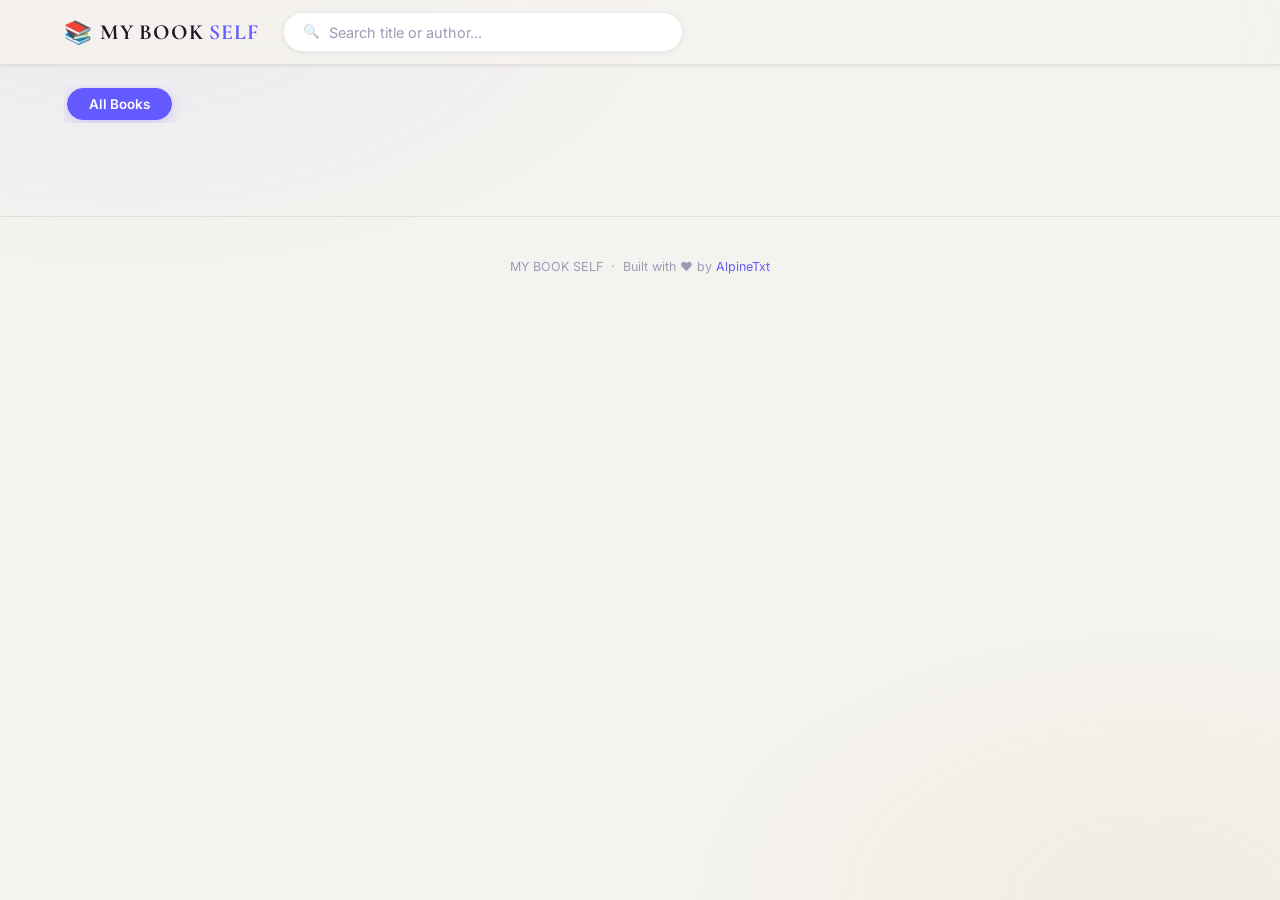
==== commit 9221ef5d: "ui: remove hero section and all stats/text" ====
--- a/index.html
+++ b/index.html
@@ -32,40 +32,6 @@
         </div>
     </nav>
 
-    <!-- Hero Section -->
-    <section class="hero">
-        <div class="hero-content">
-            <p class="hero-eyebrow">Your Personal Library</p>
-            <h1 class="hero-title">Books that shape<br><em>who you are</em></h1>
-            <p class="hero-subtitle">Track your reading journey, curate your collection,<br>and rediscover the joy of reading.</p>
-            <div class="hero-stats" id="heroStats">
-                <div class="stat-pill">
-                    <span class="stat-num" id="statTotal">0</span>
-                    <span class="stat-label">Total Books</span>
-                </div>
-                <div class="stat-divider"></div>
-                <div class="stat-pill">
-                    <span class="stat-num" id="statReading">0</span>
-                    <span class="stat-label">Reading Now</span>
-                </div>
-                <div class="stat-divider"></div>
-                <div class="stat-pill">
-                    <span class="stat-num" id="statFinished">0</span>
-                    <span class="stat-label">Finished</span>
-                </div>
-                <div class="stat-divider"></div>
-                <div class="stat-pill">
-                    <span class="stat-num" id="statWant">0</span>
-                    <span class="stat-label">Wishlist</span>
-                </div>
-            </div>
-        </div>
-        <div class="hero-decoration">
-            <div class="floating-book book-a"></div>
-            <div class="floating-book book-b"></div>
-            <div class="floating-book book-c"></div>
-        </div>
-    </section>
 
     <!-- Filter Bar -->
     <section class="filters-section">
--- a/style.css
+++ b/style.css
@@ -1,58 +1,60 @@
 @import url('https://fonts.googleapis.com/css2?family=Cormorant+Garamond:ital,wght@0,400;0,600;0,700;1,400&family=Inter:wght@300;400;500;600;700&display=swap');
 
 :root {
-    --bg-deep: #0a0a0f;
-    --bg-card: rgba(255,255,255,0.04);
-    --bg-card-hover: rgba(255,255,255,0.07);
-    --glass: rgba(255,255,255,0.06);
-    --glass-border: rgba(255,255,255,0.08);
-    --accent: #c9a84c;
-    --accent-glow: rgba(201,168,76,0.3);
-    --accent-secondary: #e8d5a3;
-    --text-primary: #f0ece2;
-    --text-secondary: rgba(240,236,226,0.55);
-    --text-muted: rgba(240,236,226,0.3);
-    --danger: #e74c5e;
-    --success: #4ade80;
-    --info: #60a5fa;
-    --radius-sm: 8px;
-    --radius-md: 14px;
-    --radius-lg: 22px;
-    --radius-xl: 32px;
-    --transition: all 0.35s cubic-bezier(0.4, 0, 0.2, 1);
-    --bounce: all 0.5s cubic-bezier(0.34, 1.56, 0.64, 1);
-    --font-serif: 'Cormorant Garamond', Georgia, serif;
-    --font-sans: 'Inter', system-ui, sans-serif;
+    --bg:            #f5f3ef;
+    --bg-alt:        #edeae4;
+    --surface:       #ffffff;
+    --surface-hover: #faf9f7;
+    --border:        rgba(0,0,0,0.08);
+    --border-focus:  rgba(99,91,255,0.4);
+    --accent:        #635bff;
+    --accent-soft:   rgba(99,91,255,0.12);
+    --accent-glow:   rgba(99,91,255,0.25);
+    --gold:          #c9a84c;
+    --gold-soft:     rgba(201,168,76,0.15);
+    --text:          #1a1825;
+    --text-2:        #5c5874;
+    --text-3:        #9d9ab5;
+    --danger:        #ef4444;
+    --success:       #22c55e;
+    --radius-sm:     8px;
+    --radius-md:     14px;
+    --radius-lg:     22px;
+    --radius-xl:     32px;
+    --shadow-sm:     0 1px 4px rgba(0,0,0,0.07);
+    --shadow-md:     0 4px 18px rgba(0,0,0,0.09);
+    --shadow-lg:     0 12px 40px rgba(0,0,0,0.12);
+    --shadow-card:   0 2px 12px rgba(0,0,0,0.07), 0 0 0 1px var(--border);
+    --transition:    all 0.3s cubic-bezier(0.4,0,0.2,1);
+    --bounce:        all 0.45s cubic-bezier(0.34,1.56,0.64,1);
+    --font-serif:    'Cormorant Garamond', Georgia, serif;
+    --font-sans:     'Inter', system-ui, sans-serif;
 }
 
 *, *::before, *::after { margin: 0; padding: 0; box-sizing: border-box; }
-
 html { scroll-behavior: smooth; }
 
 body {
     font-family: var(--font-sans);
-    background: var(--bg-deep);
-    color: var(--text-primary);
+    background: var(--bg);
+    color: var(--text);
     min-height: 100vh;
     overflow-x: hidden;
     line-height: 1.6;
 }
 
-/* ── Ambient Orbs ── */
-.ambient-orb {
-    position: fixed;
-    border-radius: 50%;
-    filter: blur(100px);
-    opacity: 0.15;
-    pointer-events: none;
-    z-index: 0;
-}
-.orb-1 { width: 500px; height: 500px; background: var(--accent); top: -150px; right: -100px; animation: orbFloat1 20s ease-in-out infinite; }
-.orb-2 { width: 400px; height: 400px; background: #6366f1; bottom: -100px; left: -100px; animation: orbFloat2 25s ease-in-out infinite; }
-.orb-3 { width: 300px; height: 300px; background: #ec4899; top: 50%; left: 50%; animation: orbFloat3 18s ease-in-out infinite; }
-@keyframes orbFloat1 { 0%,100% { transform: translate(0,0); } 50% { transform: translate(-60px,40px); } }
-@keyframes orbFloat2 { 0%,100% { transform: translate(0,0); } 50% { transform: translate(50px,-50px); } }
-@keyframes orbFloat3 { 0%,100% { transform: translate(-50%,-50%); } 50% { transform: translate(-30%,-60%); } }
+/* ── Subtle background texture ── */
+body::before {
+    content: '';
+    position: fixed; inset: 0;
+    background:
+        radial-gradient(ellipse 70% 50% at 10% 0%, rgba(99,91,255,0.06) 0%, transparent 60%),
+        radial-gradient(ellipse 60% 50% at 90% 100%, rgba(201,168,76,0.08) 0%, transparent 60%);
+    pointer-events: none; z-index: 0;
+}
+
+/* ── Remove old ambient orbs on light theme ── */
+.ambient-orb { display: none; }
 
 /* ── Container ── */
 .container { max-width: 1200px; margin: 0 auto; padding: 0 1.5rem; position: relative; z-index: 1; }
@@ -60,171 +62,163 @@
 /* ── Navbar ── */
 .navbar {
     position: sticky; top: 0; z-index: 100;
-    background: rgba(10,10,15,0.75);
-    backdrop-filter: blur(20px) saturate(1.5);
-    border-bottom: 1px solid var(--glass-border);
-    padding: 0.8rem 0;
+    background: rgba(245,243,239,0.85);
+    backdrop-filter: blur(20px) saturate(1.8);
+    border-bottom: 1px solid var(--border);
+    padding: 0.75rem 0;
+    box-shadow: var(--shadow-sm);
 }
 .nav-inner {
     max-width: 1200px; margin: 0 auto; padding: 0 1.5rem;
     display: flex; align-items: center; gap: 1.5rem;
 }
-.nav-logo { display: flex; align-items: center; gap: 0.5rem; flex-shrink: 0; }
+.nav-logo { display: flex; align-items: center; gap: 0.5rem; flex-shrink: 0; text-decoration: none; }
 .logo-icon { font-size: 1.4rem; }
 .logo-text {
-    font-family: var(--font-serif); font-size: 1.3rem; font-weight: 700;
-    color: var(--text-primary); letter-spacing: 1px;
+    font-family: var(--font-serif); font-size: 1.35rem; font-weight: 700;
+    color: var(--text); letter-spacing: 0.8px;
 }
 .logo-text em { color: var(--accent); font-style: normal; }
 
 .nav-search {
     flex: 1; max-width: 400px;
     display: flex; align-items: center; gap: 0.6rem;
-    background: var(--glass); border: 1px solid var(--glass-border);
-    border-radius: 50px; padding: 0.55rem 1.2rem;
-    transition: var(--transition);
-}
-.nav-search:focus-within { border-color: var(--accent); box-shadow: 0 0 0 3px var(--accent-glow); }
-.search-icon { font-size: 0.85rem; opacity: 0.5; }
+    background: var(--surface); border: 1.5px solid var(--border);
+    border-radius: 50px; padding: 0.52rem 1.2rem;
+    transition: var(--transition); box-shadow: var(--shadow-sm);
+}
+.nav-search:focus-within {
+    border-color: var(--accent);
+    box-shadow: 0 0 0 3px var(--accent-soft);
+}
+.search-icon { font-size: 0.85rem; opacity: 0.4; }
 .nav-search input {
-    background: none; border: none; outline: none; color: var(--text-primary);
-    font-size: 0.9rem; width: 100%; font-family: var(--font-sans);
-}
-.nav-search input::placeholder { color: var(--text-muted); }
-
-.nav-add-btn {
-    background: var(--accent); color: var(--bg-deep); border: none;
-    padding: 0.55rem 1.4rem; border-radius: 50px;
-    font-weight: 600; font-size: 0.85rem; cursor: pointer;
-    transition: var(--bounce); white-space: nowrap; font-family: var(--font-sans);
-}
-.nav-add-btn:hover { transform: translateY(-2px); box-shadow: 0 8px 25px var(--accent-glow); }
-
-/* ── Hero ── */
-.hero {
-    padding: 5rem 1.5rem 3rem; text-align: center;
-    max-width: 1200px; margin: 0 auto; position: relative; z-index: 1;
-}
-.hero-eyebrow {
-    font-size: 0.8rem; text-transform: uppercase; letter-spacing: 3px;
-    color: var(--accent); font-weight: 600; margin-bottom: 1rem;
-}
-.hero-title {
-    font-family: var(--font-serif); font-size: clamp(2.5rem, 6vw, 4.5rem);
-    font-weight: 700; line-height: 1.15; margin-bottom: 1.2rem;
-    background: linear-gradient(135deg, var(--text-primary) 0%, var(--accent-secondary) 50%, var(--accent) 100%);
-    -webkit-background-clip: text; -webkit-text-fill-color: transparent;
-    background-clip: text;
-}
-.hero-title em { font-style: italic; }
-.hero-subtitle { color: var(--text-secondary); font-size: 1.05rem; max-width: 480px; margin: 0 auto 2.5rem; }
-
-.hero-stats { display: flex; justify-content: center; gap: 1.5rem; flex-wrap: wrap; }
-.stat-pill { text-align: center; }
-.stat-num {
-    display: block; font-family: var(--font-serif); font-size: 2.2rem;
-    font-weight: 700; color: var(--accent);
-}
-.stat-label { font-size: 0.75rem; color: var(--text-secondary); text-transform: uppercase; letter-spacing: 1px; }
-.stat-divider { width: 1px; background: var(--glass-border); align-self: stretch; }
+    background: none; border: none; outline: none;
+    color: var(--text); font-size: 0.9rem; width: 100%;
+    font-family: var(--font-sans);
+}
+.nav-search input::placeholder { color: var(--text-3); }
 
 /* ── Filters ── */
-.filters-section { padding: 1.5rem 0; position: relative; z-index: 1; }
+.filters-section { padding: 1.2rem 0 0.4rem; position: relative; z-index: 1; }
 .filters {
-    display: flex; gap: 0.6rem; overflow-x: auto;
-    padding: 0.3rem; scrollbar-width: none;
+    display: flex; gap: 0.5rem; overflow-x: auto;
+    padding: 0.2rem; scrollbar-width: none;
 }
 .filters::-webkit-scrollbar { display: none; }
 .filter-btn {
-    background: var(--glass); border: 1px solid var(--glass-border);
-    padding: 0.5rem 1.3rem; border-radius: 50px;
-    color: var(--text-secondary); font-weight: 500; font-size: 0.85rem;
+    background: var(--surface);
+    border: 1.5px solid var(--border);
+    padding: 0.45rem 1.3rem; border-radius: 50px;
+    color: var(--text-2); font-weight: 500; font-size: 0.84rem;
     cursor: pointer; transition: var(--transition);
     white-space: nowrap; font-family: var(--font-sans);
-}
-.filter-btn:hover { color: var(--text-primary); border-color: rgba(255,255,255,0.2); }
+    box-shadow: var(--shadow-sm);
+}
+.filter-btn:hover {
+    color: var(--accent); border-color: var(--accent);
+    background: var(--accent-soft);
+}
 .filter-btn.active {
-    background: var(--accent); color: var(--bg-deep);
+    background: var(--accent); color: #fff;
     border-color: var(--accent); font-weight: 600;
-    box-shadow: 0 4px 15px var(--accent-glow);
+    box-shadow: 0 4px 14px var(--accent-glow);
 }
 
 /* ── Book Grid ── */
 .book-grid {
     display: grid;
-    grid-template-columns: repeat(auto-fill, minmax(220px, 1fr));
-    gap: 2rem; padding: 1rem 0 4rem;
+    grid-template-columns: repeat(auto-fill, minmax(200px, 1fr));
+    gap: 1.8rem; padding: 1.4rem 0 4rem;
 }
 
 .book-card {
-    background: var(--bg-card); border: 1px solid var(--glass-border);
-    border-radius: var(--radius-lg); padding: 0.8rem;
-    transition: var(--transition); position: relative;
-    cursor: pointer; overflow: hidden;
-    animation: cardFadeIn 0.5s ease both;
+    background: var(--surface);
+    border-radius: var(--radius-lg);
+    padding: 0.85rem;
+    transition: var(--transition);
+    position: relative; cursor: pointer; overflow: hidden;
+    animation: cardFadeIn 0.45s ease both;
+    box-shadow: var(--shadow-card);
+    border: 1.5px solid var(--border);
 }
 .book-card:hover {
-    transform: translateY(-8px);
-    background: var(--bg-card-hover);
-    border-color: rgba(255,255,255,0.15);
-    box-shadow: 0 20px 50px rgba(0,0,0,0.4), 0 0 0 1px rgba(201,168,76,0.1);
+    transform: translateY(-7px);
+    box-shadow: var(--shadow-lg), 0 0 0 1.5px rgba(99,91,255,0.18);
+    border-color: rgba(99,91,255,0.2);
 }
 @keyframes cardFadeIn {
-    from { opacity: 0; transform: translateY(20px); }
-    to { opacity: 1; transform: translateY(0); }
+    from { opacity: 0; transform: translateY(18px); }
+    to   { opacity: 1; transform: translateY(0); }
 }
 
 .book-cover-wrap {
     position: relative; width: 100%; aspect-ratio: 2/3;
     border-radius: var(--radius-md); overflow: hidden;
-    margin-bottom: 0.8rem; background: rgba(255,255,255,0.03);
+    margin-bottom: 0.85rem;
+    background: var(--bg-alt);
+    box-shadow: inset 0 0 0 1px var(--border);
 }
 .book-cover-wrap img {
     width: 100%; height: 100%; object-fit: cover;
-    transition: transform 0.6s ease;
-}
-.book-card:hover .book-cover-wrap img { transform: scale(1.05); }
+    transition: transform 0.55s ease;
+}
+.book-card:hover .book-cover-wrap img { transform: scale(1.04); }
 
 .book-status-tag {
     position: absolute; top: 0.6rem; left: 0.6rem;
-    padding: 0.25rem 0.7rem; border-radius: 50px;
-    font-size: 0.7rem; font-weight: 600; text-transform: uppercase; letter-spacing: 0.5px;
-    backdrop-filter: blur(10px);
-}
-.tag-reading { background: rgba(251,191,36,0.2); color: #fbbf24; border: 1px solid rgba(251,191,36,0.3); }
-.tag-finished { background: rgba(74,222,128,0.2); color: #4ade80; border: 1px solid rgba(74,222,128,0.3); }
-.tag-want { background: rgba(96,165,250,0.2); color: #60a5fa; border: 1px solid rgba(96,165,250,0.3); }
+    padding: 0.22rem 0.65rem; border-radius: 50px;
+    font-size: 0.67rem; font-weight: 700;
+    text-transform: uppercase; letter-spacing: 0.5px;
+    backdrop-filter: blur(8px);
+}
+.tag-reading  { background: rgba(251,191,36,0.18);  color: #b45309; border: 1px solid rgba(251,191,36,0.4); }
+.tag-finished { background: rgba(34,197,94,0.15);   color: #15803d; border: 1px solid rgba(34,197,94,0.35); }
+.tag-want     { background: rgba(99,91,255,0.13);   color: var(--accent); border: 1px solid rgba(99,91,255,0.3); }
 
 .book-stars { margin-bottom: 0.3rem; }
-.book-stars .star { color: var(--accent); font-size: 0.8rem; }
-.book-stars .star.empty { color: var(--text-muted); }
-
-.card-info { padding: 0 0.3rem; }
+.book-stars .star       { color: var(--gold); font-size: 0.82rem; }
+.book-stars .star.empty { color: #d4d1e4; }
+
+.card-info { padding: 0 0.2rem; }
 .card-title {
     font-family: var(--font-serif); font-size: 1.1rem; font-weight: 700;
-    margin-bottom: 0.2rem; line-height: 1.3;
-    display: -webkit-box; -webkit-line-clamp: 2; -webkit-box-orient: vertical; overflow: hidden;
-}
-.card-author { font-size: 0.8rem; color: var(--text-secondary); margin-bottom: 0.7rem; }
-
-.card-actions { display: flex; gap: 0.5rem; }
+    margin-bottom: 0.2rem; line-height: 1.3; color: var(--text);
+    display: -webkit-box; -webkit-line-clamp: 2;
+    -webkit-box-orient: vertical; overflow: hidden;
+}
+.card-author { font-size: 0.78rem; color: var(--text-2); margin-bottom: 0.75rem; }
+
+.card-actions { display: flex; gap: 0.45rem; }
 .card-actions button {
-    flex: 1; padding: 0.5rem; border-radius: var(--radius-sm);
-    font-size: 0.78rem; font-weight: 600; cursor: pointer;
+    flex: 1; padding: 0.48rem; border-radius: var(--radius-sm);
+    font-size: 0.77rem; font-weight: 600; cursor: pointer;
     transition: var(--transition); font-family: var(--font-sans); border: none;
 }
-.btn-read { background: var(--glass); color: var(--text-primary); border: 1px solid var(--glass-border) !important; }
-.btn-read:hover { background: rgba(255,255,255,0.1); border-color: var(--accent) !important; color: var(--accent); }
-.btn-buy { background: var(--accent); color: var(--bg-deep); }
-.btn-buy:hover { box-shadow: 0 4px 15px var(--accent-glow); transform: translateY(-1px); }
+.btn-read {
+    background: var(--bg-alt); color: var(--text-2);
+    border: 1.5px solid var(--border) !important;
+}
+.btn-read:hover {
+    background: var(--accent-soft);
+    border-color: var(--accent) !important;
+    color: var(--accent);
+}
+.btn-buy { background: var(--accent); color: #fff; }
+.btn-buy:hover {
+    box-shadow: 0 4px 14px var(--accent-glow);
+    transform: translateY(-1px);
+    filter: brightness(1.08);
+}
 .btn-del {
-    position: absolute; top: 0.6rem; right: 0.6rem;
-    width: 28px; height: 28px; border-radius: 50%;
-    background: rgba(0,0,0,0.6); backdrop-filter: blur(8px);
-    border: 1px solid rgba(255,255,255,0.1);
-    color: var(--danger); font-size: 0.85rem; cursor: pointer;
+    position: absolute; top: 0.55rem; right: 0.55rem;
+    width: 27px; height: 27px; border-radius: 50%;
+    background: rgba(255,255,255,0.9); backdrop-filter: blur(6px);
+    border: 1px solid rgba(0,0,0,0.1);
+    color: var(--danger); font-size: 0.78rem; cursor: pointer;
     display: flex; align-items: center; justify-content: center;
     opacity: 0; transition: var(--transition);
+    box-shadow: var(--shadow-sm);
 }
 .book-card:hover .btn-del { opacity: 1; }
 
@@ -232,142 +226,65 @@
 .empty-state {
     grid-column: 1 / -1; text-align: center; padding: 5rem 2rem;
 }
-.empty-icon { font-size: 3rem; margin-bottom: 1rem; opacity: 0.4; }
-.empty-state h3 { font-family: var(--font-serif); font-size: 1.5rem; margin-bottom: 0.5rem; }
-.empty-state p { color: var(--text-secondary); margin-bottom: 1.5rem; }
-.btn-add-empty {
-    background: var(--accent); color: var(--bg-deep); border: none;
-    padding: 0.7rem 2rem; border-radius: 50px; font-weight: 600;
-    cursor: pointer; transition: var(--bounce); font-family: var(--font-sans);
-}
-
-/* ── FAB ── */
-.fab {
-    display: none; position: fixed; bottom: 1.5rem; right: 1.5rem;
-    width: 56px; height: 56px; border-radius: 50%;
-    background: var(--accent); color: var(--bg-deep); border: none;
-    font-size: 1.8rem; font-weight: 300; cursor: pointer; z-index: 90;
-    box-shadow: 0 8px 30px var(--accent-glow);
-    transition: var(--bounce);
-}
-.fab:hover { transform: scale(1.1) rotate(90deg); }
-
-/* ── Modal ── */
-.modal-overlay {
+.empty-icon { font-size: 3rem; margin-bottom: 1rem; opacity: 0.35; }
+.empty-state h3 {
+    font-family: var(--font-serif); font-size: 1.5rem;
+    margin-bottom: 0.5rem; color: var(--text);
+}
+.empty-state p { color: var(--text-2); }
+
+/* ── Drawer (detail) ── */
+.drawer-overlay {
     position: fixed; inset: 0; z-index: 200;
-    background: rgba(0,0,0,0.7); backdrop-filter: blur(12px);
-    display: flex; align-items: center; justify-content: center;
+    background: rgba(26,24,37,0.3); backdrop-filter: blur(8px);
     opacity: 0; visibility: hidden; transition: var(--transition);
-    padding: 1rem;
-}
-.modal-overlay.active { opacity: 1; visibility: visible; }
-
-.modal-content {
-    background: #14141c; border: 1px solid var(--glass-border);
-    border-radius: var(--radius-xl); padding: 2.5rem;
-    width: 100%; max-width: 480px; position: relative;
-    transform: translateY(30px) scale(0.95);
-    transition: var(--bounce); max-height: 90vh; overflow-y: auto;
-}
-.modal-overlay.active .modal-content { transform: translateY(0) scale(1); }
-
-.modal-close {
+}
+.drawer-overlay.open { opacity: 1; visibility: visible; }
+.drawer {
+    position: absolute; right: 0; top: 0; bottom: 0; width: 380px;
+    background: var(--surface);
+    border-left: 1.5px solid var(--border);
+    padding: 2rem; overflow-y: auto;
+    transform: translateX(100%); transition: var(--transition);
+    box-shadow: -8px 0 32px rgba(0,0,0,0.1);
+}
+.drawer-overlay.open .drawer { transform: translateX(0); }
+.drawer-close {
     position: absolute; top: 1rem; right: 1rem;
-    background: var(--glass); border: 1px solid var(--glass-border);
-    color: var(--text-secondary); width: 36px; height: 36px;
+    background: var(--bg-alt); border: 1.5px solid var(--border);
+    color: var(--text-2); width: 36px; height: 36px;
     border-radius: 50%; cursor: pointer; font-size: 1rem;
     display: flex; align-items: center; justify-content: center;
     transition: var(--transition);
 }
-.modal-close:hover { color: var(--danger); border-color: var(--danger); }
-
-.modal-header { text-align: center; margin-bottom: 2rem; }
-.modal-icon { font-size: 2rem; display: block; margin-bottom: 0.5rem; }
-.modal-header h2 { font-family: var(--font-serif); font-size: 1.6rem; margin-bottom: 0.3rem; }
-.modal-header p { color: var(--text-secondary); font-size: 0.85rem; }
-
-.form-group { margin-bottom: 1.2rem; }
-.form-group label {
-    display: block; font-size: 0.8rem; font-weight: 600;
-    color: var(--text-secondary); margin-bottom: 0.4rem; text-transform: uppercase; letter-spacing: 0.5px;
-}
-.form-group .required { color: var(--danger); }
-.form-group .optional { color: var(--text-muted); text-transform: none; font-weight: 400; font-size: 0.75rem; }
-.form-group input[type="text"],
-.form-group input[type="url"] {
-    width: 100%; background: var(--glass); border: 1px solid var(--glass-border);
-    padding: 0.75rem 1rem; border-radius: var(--radius-md);
-    color: var(--text-primary); font-size: 0.95rem; font-family: var(--font-sans);
-    transition: var(--transition); outline: none;
-}
-.form-group input:focus { border-color: var(--accent); box-shadow: 0 0 0 3px var(--accent-glow); }
-
-.status-selector { display: flex; gap: 0.5rem; flex-wrap: wrap; }
-.status-option input { display: none; }
-.status-label-btn {
-    display: inline-block; padding: 0.45rem 1rem; border-radius: 50px;
-    background: var(--glass); border: 1px solid var(--glass-border);
-    color: var(--text-secondary); cursor: pointer; font-size: 0.82rem;
-    transition: var(--transition); font-weight: 500;
-}
-.status-option input:checked + .status-label-btn {
-    background: var(--accent); color: var(--bg-deep);
-    border-color: var(--accent); font-weight: 600;
-}
-
-.star-input { display: flex; gap: 0.3rem; }
-.star-input .star {
-    font-size: 1.6rem; color: var(--text-muted); cursor: pointer;
-    transition: color 0.15s, transform 0.2s;
-}
-.star-input .star:hover { transform: scale(1.2); }
-.star-input .star.lit { color: var(--accent); }
-
-.modal-actions { display: flex; gap: 0.8rem; margin-top: 1.5rem; }
-.btn-cancel {
-    flex: 1; padding: 0.75rem; border-radius: var(--radius-md);
-    background: var(--glass); border: 1px solid var(--glass-border);
-    color: var(--text-secondary); cursor: pointer; font-weight: 600;
-    font-family: var(--font-sans); transition: var(--transition);
-}
-.btn-cancel:hover { color: var(--text-primary); border-color: rgba(255,255,255,0.2); }
-.btn-save {
-    flex: 1; padding: 0.75rem; border-radius: var(--radius-md);
-    background: var(--accent); border: none; color: var(--bg-deep);
-    cursor: pointer; font-weight: 700; font-family: var(--font-sans);
-    transition: var(--bounce); font-size: 0.95rem;
-}
-.btn-save:hover { box-shadow: 0 8px 25px var(--accent-glow); transform: translateY(-2px); }
+.drawer-close:hover { color: var(--danger); border-color: var(--danger); }
+
+/* ── Modal placeholders (hidden) ── */
+#modalOverlay { display: none !important; }
+#addBookForm  { display: none !important; }
 
 /* ── Footer ── */
 .site-footer {
-    text-align: center; padding: 3rem 1rem; border-top: 1px solid var(--glass-border);
-    color: var(--text-muted); font-size: 0.8rem; position: relative; z-index: 1;
+    text-align: center; padding: 2.5rem 1rem;
+    border-top: 1px solid var(--border);
+    color: var(--text-3); font-size: 0.78rem;
+    position: relative; z-index: 1;
 }
 .site-footer a { color: var(--accent); text-decoration: none; }
+.site-footer a:hover { text-decoration: underline; }
 
 /* ── Responsive ── */
 @media (max-width: 768px) {
-    .nav-inner { flex-wrap: wrap; gap: 0.8rem; }
+    .nav-inner { flex-wrap: wrap; gap: 0.7rem; }
     .nav-search { order: 3; max-width: 100%; flex-basis: 100%; }
-    .nav-add-btn { display: none; }
-    .fab { display: flex; align-items: center; justify-content: center; }
-    .hero { padding: 3rem 1rem 2rem; }
-    .hero-title { font-size: 2.2rem; }
-    .hero-subtitle { font-size: 0.9rem; }
-    .hero-stats { gap: 1rem; }
-    .stat-num { font-size: 1.6rem; }
-    .book-grid { grid-template-columns: repeat(auto-fill, minmax(150px, 1fr)); gap: 1rem; }
+    .book-grid  { grid-template-columns: repeat(auto-fill, minmax(150px, 1fr)); gap: 1rem; }
     .card-title { font-size: 0.95rem; }
     .card-author { font-size: 0.72rem; }
     .card-actions button { font-size: 0.7rem; padding: 0.4rem; }
-    .modal-content { padding: 1.5rem; border-radius: var(--radius-lg); }
-    .stat-divider { display: none; }
-}
-
+    .drawer { width: 100%; border-left: none; border-top: 1.5px solid var(--border); }
+}
 @media (max-width: 480px) {
-    .book-grid { grid-template-columns: repeat(2, 1fr); gap: 0.8rem; }
-    .book-card { padding: 0.5rem; border-radius: var(--radius-md); }
+    .book-grid { grid-template-columns: repeat(2, 1fr); gap: 0.75rem; }
+    .book-card { padding: 0.55rem; border-radius: var(--radius-md); }
     .book-cover-wrap { border-radius: var(--radius-sm); }
-    .hero-stats { flex-direction: row; }
-}
+}
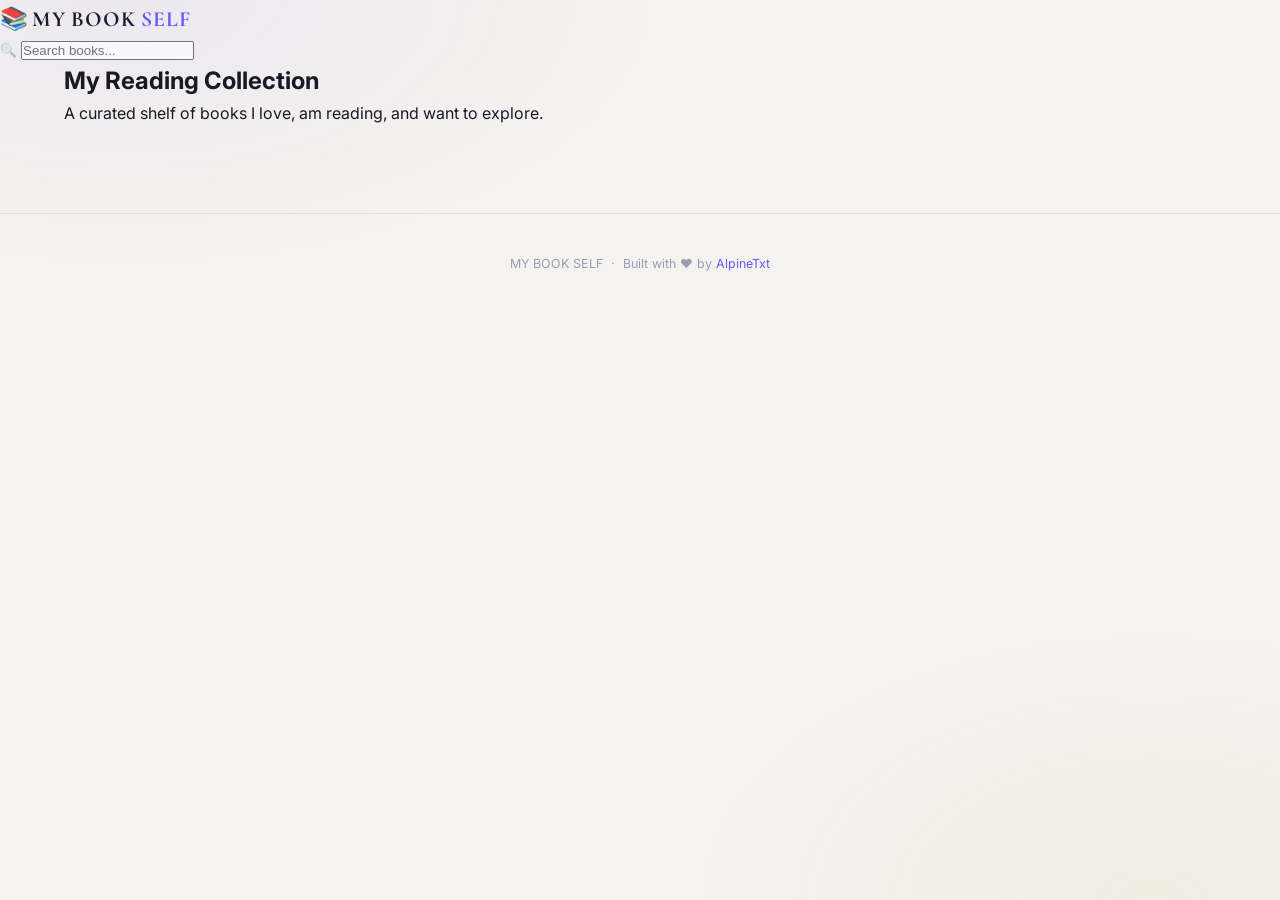
==== commit 73dee170: "Clean UI: remove filter bar, show books directly, simplify design" ====
--- a/index.html
+++ b/index.html
@@ -4,75 +4,56 @@
     <meta charset="UTF-8">
     <meta name="viewport" content="width=device-width, initial-scale=1.0">
     <title>MY BOOK SELF | Personal Library</title>
-    <meta name="description" content="A premium, interactive digital bookshelf to track your reading journey, organize your collection, and discover your next great read.">
+    <meta name="description" content="A personal digital bookshelf — curated reads, all in one place.">
     <link rel="preconnect" href="https://fonts.googleapis.com">
     <link rel="preconnect" href="https://fonts.gstatic.com" crossorigin>
-    <link href="https://fonts.googleapis.com/css2?family=Cormorant+Garamond:ital,wght@0,400;0,600;0,700;1,400&family=Inter:wght@300;400;500;600;700&display=swap" rel="stylesheet">
+    <link href="https://fonts.googleapis.com/css2?family=Cormorant+Garamond:ital,wght@0,400;0,600;0,700;1,400&family=Inter:wght@300;400;500;600&display=swap" rel="stylesheet">
     <link rel="stylesheet" href="style.css">
 </head>
 <body>
 
-    <!-- Ambient Background -->
-    <div class="ambient-orb orb-1"></div>
-    <div class="ambient-orb orb-2"></div>
-    <div class="ambient-orb orb-3"></div>
-
-    <!-- Navigation -->
-    <nav class="navbar" id="navbar">
-        <div class="nav-inner">
-            <div class="nav-logo">
+    <!-- Header -->
+    <header class="site-header">
+        <div class="header-inner">
+            <div class="logo">
                 <span class="logo-icon">📚</span>
                 <span class="logo-text">MY BOOK <em>SELF</em></span>
             </div>
-            <div class="nav-search">
+            <div class="search-wrap">
                 <span class="search-icon">🔍</span>
-                <input type="text" id="searchInput" placeholder="Search title or author...">
+                <input type="text" id="searchInput" placeholder="Search books...">
             </div>
+        </div>
+    </header>
 
-        </div>
-    </nav>
-
-
-    <!-- Filter Bar -->
-    <section class="filters-section">
+    <!-- Page Title -->
+    <section class="hero">
         <div class="container">
-            <div class="filters" id="filterBar">
-                <button class="filter-btn active" data-filter="all">All Books</button>
-            </div>
+            <h1 class="hero-title">My Reading Collection</h1>
+            <p class="hero-sub">A curated shelf of books I love, am reading, and want to explore.</p>
         </div>
     </section>
 
     <!-- Book Grid -->
     <main class="container">
-        <div class="book-grid" id="bookGrid">
-            <!-- Books injected by JS -->
-        </div>
+        <div class="book-grid" id="bookGrid"></div>
         <div class="empty-state" id="emptyState" style="display:none;">
             <div class="empty-icon">📭</div>
-            <h3>No books here yet</h3>
-            <p>Your shelf is empty.</p>
+            <h3>No books found</h3>
+            <p>Try a different search term.</p>
         </div>
     </main>
 
-
-
-    <!-- Modal placeholder (removed) -->
-    <div id="modalOverlay" style="display:none;"></div>
-    <form id="addBookForm" style="display:none;"></form>
-
-    <!-- Book Detail Drawer -->
-    <div class="drawer-overlay" id="drawerOverlay">
-        <div class="drawer" id="bookDrawer">
-            <button class="drawer-close" id="closeDrawerBtn">✕</button>
-            <div id="drawerContent"></div>
-        </div>
-    </div>
-
+    <!-- Footer -->
     <footer class="site-footer">
         <p>MY BOOK SELF &nbsp;·&nbsp; Built with ❤️ by <a href="https://github.com/AlpineTxt" target="_blank">AlpineTxt</a></p>
     </footer>
 
+    <!-- Hidden required elements for script compatibility -->
+    <div id="modalOverlay" style="display:none;"></div>
+    <form id="addBookForm" style="display:none;"></form>
+    <div id="filterBar" style="display:none;"></div>
+
     <script src="script.js"></script>
 </body>
 </html>
-
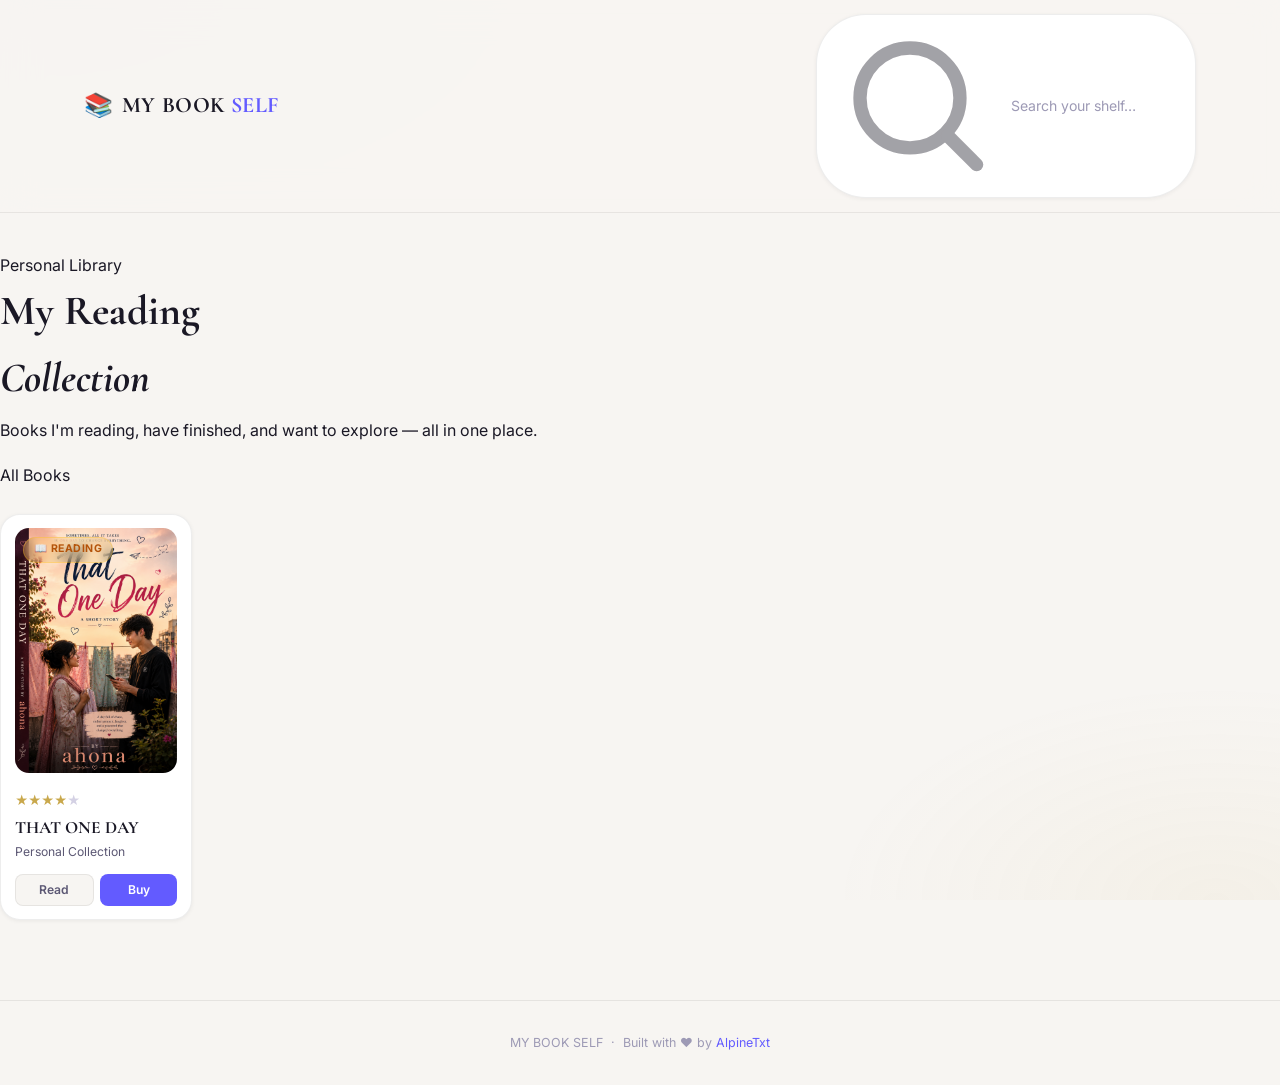
==== commit 1490b9a6: "Clean UI: remove filter bar, show books directly, simplify design" ====
--- a/index.html
+++ b/index.html
@@ -7,12 +7,12 @@
     <meta name="description" content="A personal digital bookshelf — curated reads, all in one place.">
     <link rel="preconnect" href="https://fonts.googleapis.com">
     <link rel="preconnect" href="https://fonts.gstatic.com" crossorigin>
-    <link href="https://fonts.googleapis.com/css2?family=Cormorant+Garamond:ital,wght@0,400;0,600;0,700;1,400&family=Inter:wght@300;400;500;600&display=swap" rel="stylesheet">
+    <link href="https://fonts.googleapis.com/css2?family=Playfair+Display:ital,wght@0,500;0,700;1,500&family=Inter:wght@300;400;500;600&display=swap" rel="stylesheet">
     <link rel="stylesheet" href="style.css">
 </head>
 <body>
 
-    <!-- Header -->
+    <!-- ── Header ── -->
     <header class="site-header">
         <div class="header-inner">
             <div class="logo">
@@ -20,36 +20,46 @@
                 <span class="logo-text">MY BOOK <em>SELF</em></span>
             </div>
             <div class="search-wrap">
-                <span class="search-icon">🔍</span>
-                <input type="text" id="searchInput" placeholder="Search books...">
+                <svg class="search-icon" viewBox="0 0 20 20" fill="none" xmlns="http://www.w3.org/2000/svg">
+                    <circle cx="9" cy="9" r="6" stroke="currentColor" stroke-width="1.6"/>
+                    <path d="M13.5 13.5L17 17" stroke="currentColor" stroke-width="1.6" stroke-linecap="round"/>
+                </svg>
+                <input type="text" id="searchInput" placeholder="Search your shelf…" autocomplete="off" spellcheck="false">
             </div>
         </div>
     </header>
 
-    <!-- Page Title -->
+    <!-- ── Hero Banner ── -->
     <section class="hero">
-        <div class="container">
-            <h1 class="hero-title">My Reading Collection</h1>
-            <p class="hero-sub">A curated shelf of books I love, am reading, and want to explore.</p>
+        <div class="hero-inner">
+            <div class="hero-text">
+                <p class="hero-label">Personal Library</p>
+                <h1 class="hero-title">My Reading<br><em>Collection</em></h1>
+                <p class="hero-desc">Books I'm reading, have finished, and want to explore — all in one place.</p>
+            </div>
+            <div class="hero-stats" id="heroStats">
+                <!-- filled by JS -->
+            </div>
         </div>
     </section>
 
-    <!-- Book Grid -->
-    <main class="container">
+    <!-- ── Books Grid ── -->
+    <main class="main-content">
+        <div class="section-label" id="sectionLabel">All Books</div>
         <div class="book-grid" id="bookGrid"></div>
         <div class="empty-state" id="emptyState" style="display:none;">
-            <div class="empty-icon">📭</div>
+            <span class="empty-icon">📭</span>
             <h3>No books found</h3>
             <p>Try a different search term.</p>
         </div>
     </main>
 
-    <!-- Footer -->
+    <!-- ── Footer ── -->
     <footer class="site-footer">
         <p>MY BOOK SELF &nbsp;·&nbsp; Built with ❤️ by <a href="https://github.com/AlpineTxt" target="_blank">AlpineTxt</a></p>
     </footer>
 
-    <!-- Hidden required elements for script compatibility -->
+    <!-- Hidden stubs for script compat -->
     <div id="modalOverlay" style="display:none;"></div>
     <form id="addBookForm" style="display:none;"></form>
     <div id="filterBar" style="display:none;"></div>
--- a/style.css
+++ b/style.css
@@ -1,34 +1,25 @@
-@import url('https://fonts.googleapis.com/css2?family=Cormorant+Garamond:ital,wght@0,400;0,600;0,700;1,400&family=Inter:wght@300;400;500;600;700&display=swap');
+@import url('https://fonts.googleapis.com/css2?family=Cormorant+Garamond:ital,wght@0,400;0,600;0,700;1,400&family=Inter:wght@300;400;500;600&display=swap');
 
 :root {
-    --bg:            #f5f3ef;
-    --bg-alt:        #edeae4;
-    --surface:       #ffffff;
-    --surface-hover: #faf9f7;
-    --border:        rgba(0,0,0,0.08);
-    --border-focus:  rgba(99,91,255,0.4);
-    --accent:        #635bff;
-    --accent-soft:   rgba(99,91,255,0.12);
-    --accent-glow:   rgba(99,91,255,0.25);
-    --gold:          #c9a84c;
-    --gold-soft:     rgba(201,168,76,0.15);
-    --text:          #1a1825;
-    --text-2:        #5c5874;
-    --text-3:        #9d9ab5;
-    --danger:        #ef4444;
-    --success:       #22c55e;
-    --radius-sm:     8px;
-    --radius-md:     14px;
-    --radius-lg:     22px;
-    --radius-xl:     32px;
-    --shadow-sm:     0 1px 4px rgba(0,0,0,0.07);
-    --shadow-md:     0 4px 18px rgba(0,0,0,0.09);
-    --shadow-lg:     0 12px 40px rgba(0,0,0,0.12);
-    --shadow-card:   0 2px 12px rgba(0,0,0,0.07), 0 0 0 1px var(--border);
-    --transition:    all 0.3s cubic-bezier(0.4,0,0.2,1);
-    --bounce:        all 0.45s cubic-bezier(0.34,1.56,0.64,1);
-    --font-serif:    'Cormorant Garamond', Georgia, serif;
-    --font-sans:     'Inter', system-ui, sans-serif;
+    --bg:          #f7f5f2;
+    --surface:     #ffffff;
+    --border:      rgba(0,0,0,0.07);
+    --accent:      #635bff;
+    --accent-soft: rgba(99,91,255,0.10);
+    --accent-glow: rgba(99,91,255,0.22);
+    --gold:        #c9a84c;
+    --text:        #1a1825;
+    --text-2:      #5c5874;
+    --text-3:      #9d9ab5;
+    --radius-sm:   8px;
+    --radius-md:   14px;
+    --radius-lg:   20px;
+    --shadow-sm:   0 1px 4px rgba(0,0,0,0.06);
+    --shadow-md:   0 4px 20px rgba(0,0,0,0.08);
+    --shadow-lg:   0 12px 40px rgba(0,0,0,0.11);
+    --transition:  all 0.28s cubic-bezier(0.4,0,0.2,1);
+    --font-serif:  'Cormorant Garamond', Georgia, serif;
+    --font-sans:   'Inter', system-ui, sans-serif;
 }
 
 *, *::before, *::after { margin: 0; padding: 0; box-sizing: border-box; }
@@ -39,164 +30,143 @@
     background: var(--bg);
     color: var(--text);
     min-height: 100vh;
-    overflow-x: hidden;
     line-height: 1.6;
 }
 
-/* ── Subtle background texture ── */
 body::before {
     content: '';
     position: fixed; inset: 0;
     background:
-        radial-gradient(ellipse 70% 50% at 10% 0%, rgba(99,91,255,0.06) 0%, transparent 60%),
-        radial-gradient(ellipse 60% 50% at 90% 100%, rgba(201,168,76,0.08) 0%, transparent 60%);
+        radial-gradient(ellipse 60% 40% at 5% 0%, rgba(99,91,255,0.05) 0%, transparent 60%),
+        radial-gradient(ellipse 50% 40% at 95% 100%, rgba(201,168,76,0.06) 0%, transparent 60%);
     pointer-events: none; z-index: 0;
 }
 
-/* ── Remove old ambient orbs on light theme ── */
-.ambient-orb { display: none; }
-
 /* ── Container ── */
-.container { max-width: 1200px; margin: 0 auto; padding: 0 1.5rem; position: relative; z-index: 1; }
-
-/* ── Navbar ── */
-.navbar {
+.container { max-width: 1160px; margin: 0 auto; padding: 0 1.5rem; position: relative; z-index: 1; }
+
+/* ── Header ── */
+.site-header {
     position: sticky; top: 0; z-index: 100;
-    background: rgba(245,243,239,0.85);
-    backdrop-filter: blur(20px) saturate(1.8);
+    background: rgba(247,245,242,0.88);
+    backdrop-filter: blur(18px) saturate(1.6);
     border-bottom: 1px solid var(--border);
-    padding: 0.75rem 0;
-    box-shadow: var(--shadow-sm);
-}
-.nav-inner {
-    max-width: 1200px; margin: 0 auto; padding: 0 1.5rem;
+    padding: 0.85rem 0;
+}
+.header-inner {
+    max-width: 1160px; margin: 0 auto; padding: 0 1.5rem;
     display: flex; align-items: center; gap: 1.5rem;
 }
-.nav-logo { display: flex; align-items: center; gap: 0.5rem; flex-shrink: 0; text-decoration: none; }
-.logo-icon { font-size: 1.4rem; }
+.logo { display: flex; align-items: center; gap: 0.55rem; flex-shrink: 0; }
+.logo-icon { font-size: 1.45rem; }
 .logo-text {
-    font-family: var(--font-serif); font-size: 1.35rem; font-weight: 700;
-    color: var(--text); letter-spacing: 0.8px;
+    font-family: var(--font-serif); font-size: 1.38rem; font-weight: 700;
+    color: var(--text); letter-spacing: 0.6px;
 }
 .logo-text em { color: var(--accent); font-style: normal; }
 
-.nav-search {
-    flex: 1; max-width: 400px;
+.search-wrap {
+    flex: 1; max-width: 380px; margin-left: auto;
     display: flex; align-items: center; gap: 0.6rem;
-    background: var(--surface); border: 1.5px solid var(--border);
-    border-radius: 50px; padding: 0.52rem 1.2rem;
+    background: var(--surface);
+    border: 1.5px solid var(--border);
+    border-radius: 50px; padding: 0.5rem 1.1rem;
     transition: var(--transition); box-shadow: var(--shadow-sm);
 }
-.nav-search:focus-within {
+.search-wrap:focus-within {
     border-color: var(--accent);
     box-shadow: 0 0 0 3px var(--accent-soft);
 }
 .search-icon { font-size: 0.85rem; opacity: 0.4; }
-.nav-search input {
+.search-wrap input {
     background: none; border: none; outline: none;
-    color: var(--text); font-size: 0.9rem; width: 100%;
+    color: var(--text); font-size: 0.88rem; width: 100%;
     font-family: var(--font-sans);
 }
-.nav-search input::placeholder { color: var(--text-3); }
-
-/* ── Filters ── */
-.filters-section { padding: 1.2rem 0 0.4rem; position: relative; z-index: 1; }
-.filters {
-    display: flex; gap: 0.5rem; overflow-x: auto;
-    padding: 0.2rem; scrollbar-width: none;
-}
-.filters::-webkit-scrollbar { display: none; }
-.filter-btn {
-    background: var(--surface);
-    border: 1.5px solid var(--border);
-    padding: 0.45rem 1.3rem; border-radius: 50px;
-    color: var(--text-2); font-weight: 500; font-size: 0.84rem;
-    cursor: pointer; transition: var(--transition);
-    white-space: nowrap; font-family: var(--font-sans);
-    box-shadow: var(--shadow-sm);
-}
-.filter-btn:hover {
-    color: var(--accent); border-color: var(--accent);
-    background: var(--accent-soft);
-}
-.filter-btn.active {
-    background: var(--accent); color: #fff;
-    border-color: var(--accent); font-weight: 600;
-    box-shadow: 0 4px 14px var(--accent-glow);
-}
+.search-wrap input::placeholder { color: var(--text-3); }
+
+/* ── Hero ── */
+.hero { padding: 2.5rem 0 1.2rem; position: relative; z-index: 1; }
+.hero-title {
+    font-family: var(--font-serif); font-size: clamp(1.8rem, 4vw, 2.6rem);
+    font-weight: 700; color: var(--text); margin-bottom: 0.4rem;
+}
+.hero-sub { color: var(--text-2); font-size: 0.95rem; font-weight: 400; }
 
 /* ── Book Grid ── */
 .book-grid {
     display: grid;
-    grid-template-columns: repeat(auto-fill, minmax(200px, 1fr));
-    gap: 1.8rem; padding: 1.4rem 0 4rem;
-}
-
+    grid-template-columns: repeat(auto-fill, minmax(190px, 1fr));
+    gap: 1.6rem;
+    padding: 1.6rem 0 5rem;
+}
+
+/* ── Book Card ── */
 .book-card {
     background: var(--surface);
     border-radius: var(--radius-lg);
     padding: 0.85rem;
+    border: 1.5px solid var(--border);
+    box-shadow: var(--shadow-sm);
     transition: var(--transition);
-    position: relative; cursor: pointer; overflow: hidden;
-    animation: cardFadeIn 0.45s ease both;
-    box-shadow: var(--shadow-card);
-    border: 1.5px solid var(--border);
+    cursor: pointer;
+    animation: fadeUp 0.4s ease both;
 }
 .book-card:hover {
-    transform: translateY(-7px);
-    box-shadow: var(--shadow-lg), 0 0 0 1.5px rgba(99,91,255,0.18);
-    border-color: rgba(99,91,255,0.2);
-}
-@keyframes cardFadeIn {
-    from { opacity: 0; transform: translateY(18px); }
+    transform: translateY(-6px);
+    box-shadow: var(--shadow-lg), 0 0 0 1.5px rgba(99,91,255,0.15);
+    border-color: rgba(99,91,255,0.18);
+}
+@keyframes fadeUp {
+    from { opacity: 0; transform: translateY(16px); }
     to   { opacity: 1; transform: translateY(0); }
 }
 
+/* ── Book Cover ── */
 .book-cover-wrap {
     position: relative; width: 100%; aspect-ratio: 2/3;
     border-radius: var(--radius-md); overflow: hidden;
-    margin-bottom: 0.85rem;
-    background: var(--bg-alt);
-    box-shadow: inset 0 0 0 1px var(--border);
+    margin-bottom: 0.9rem;
+    background: #ede9e0;
 }
 .book-cover-wrap img {
     width: 100%; height: 100%; object-fit: cover;
-    transition: transform 0.55s ease;
+    transition: transform 0.5s ease;
 }
 .book-card:hover .book-cover-wrap img { transform: scale(1.04); }
 
 .book-status-tag {
-    position: absolute; top: 0.6rem; left: 0.6rem;
-    padding: 0.22rem 0.65rem; border-radius: 50px;
-    font-size: 0.67rem; font-weight: 700;
+    position: absolute; top: 0.55rem; left: 0.55rem;
+    padding: 0.2rem 0.6rem; border-radius: 50px;
+    font-size: 0.66rem; font-weight: 700;
     text-transform: uppercase; letter-spacing: 0.5px;
-    backdrop-filter: blur(8px);
-}
-.tag-reading  { background: rgba(251,191,36,0.18);  color: #b45309; border: 1px solid rgba(251,191,36,0.4); }
-.tag-finished { background: rgba(34,197,94,0.15);   color: #15803d; border: 1px solid rgba(34,197,94,0.35); }
-.tag-want     { background: rgba(99,91,255,0.13);   color: var(--accent); border: 1px solid rgba(99,91,255,0.3); }
-
-.book-stars { margin-bottom: 0.3rem; }
-.book-stars .star       { color: var(--gold); font-size: 0.82rem; }
+    backdrop-filter: blur(6px);
+}
+.tag-reading  { background: rgba(251,191,36,0.16); color: #b45309; border: 1px solid rgba(251,191,36,0.35); }
+.tag-finished { background: rgba(34,197,94,0.14);  color: #15803d; border: 1px solid rgba(34,197,94,0.3); }
+.tag-want     { background: rgba(99,91,255,0.12);  color: var(--accent); border: 1px solid rgba(99,91,255,0.28); }
+
+/* ── Card Info ── */
+.book-stars { margin-bottom: 0.28rem; }
+.book-stars .star       { color: var(--gold); font-size: 0.8rem; }
 .book-stars .star.empty { color: #d4d1e4; }
 
-.card-info { padding: 0 0.2rem; }
 .card-title {
-    font-family: var(--font-serif); font-size: 1.1rem; font-weight: 700;
-    margin-bottom: 0.2rem; line-height: 1.3; color: var(--text);
+    font-family: var(--font-serif); font-size: 1.08rem; font-weight: 700;
+    margin-bottom: 0.18rem; line-height: 1.3; color: var(--text);
     display: -webkit-box; -webkit-line-clamp: 2;
     -webkit-box-orient: vertical; overflow: hidden;
 }
-.card-author { font-size: 0.78rem; color: var(--text-2); margin-bottom: 0.75rem; }
-
-.card-actions { display: flex; gap: 0.45rem; }
+.card-author { font-size: 0.76rem; color: var(--text-2); margin-bottom: 0.75rem; }
+
+.card-actions { display: flex; gap: 0.4rem; }
 .card-actions button {
-    flex: 1; padding: 0.48rem; border-radius: var(--radius-sm);
-    font-size: 0.77rem; font-weight: 600; cursor: pointer;
+    flex: 1; padding: 0.46rem; border-radius: var(--radius-sm);
+    font-size: 0.76rem; font-weight: 600; cursor: pointer;
     transition: var(--transition); font-family: var(--font-sans); border: none;
 }
 .btn-read {
-    background: var(--bg-alt); color: var(--text-2);
+    background: var(--bg); color: var(--text-2);
     border: 1.5px solid var(--border) !important;
 }
 .btn-read:hover {
@@ -206,66 +176,23 @@
 }
 .btn-buy { background: var(--accent); color: #fff; }
 .btn-buy:hover {
+    filter: brightness(1.1);
     box-shadow: 0 4px 14px var(--accent-glow);
     transform: translateY(-1px);
-    filter: brightness(1.08);
-}
-.btn-del {
-    position: absolute; top: 0.55rem; right: 0.55rem;
-    width: 27px; height: 27px; border-radius: 50%;
-    background: rgba(255,255,255,0.9); backdrop-filter: blur(6px);
-    border: 1px solid rgba(0,0,0,0.1);
-    color: var(--danger); font-size: 0.78rem; cursor: pointer;
-    display: flex; align-items: center; justify-content: center;
-    opacity: 0; transition: var(--transition);
-    box-shadow: var(--shadow-sm);
-}
-.book-card:hover .btn-del { opacity: 1; }
+}
 
 /* ── Empty State ── */
-.empty-state {
-    grid-column: 1 / -1; text-align: center; padding: 5rem 2rem;
-}
-.empty-icon { font-size: 3rem; margin-bottom: 1rem; opacity: 0.35; }
+.empty-state { grid-column: 1 / -1; text-align: center; padding: 5rem 2rem; }
+.empty-icon { font-size: 3rem; margin-bottom: 1rem; opacity: 0.3; }
 .empty-state h3 {
-    font-family: var(--font-serif); font-size: 1.5rem;
-    margin-bottom: 0.5rem; color: var(--text);
-}
-.empty-state p { color: var(--text-2); }
-
-/* ── Drawer (detail) ── */
-.drawer-overlay {
-    position: fixed; inset: 0; z-index: 200;
-    background: rgba(26,24,37,0.3); backdrop-filter: blur(8px);
-    opacity: 0; visibility: hidden; transition: var(--transition);
-}
-.drawer-overlay.open { opacity: 1; visibility: visible; }
-.drawer {
-    position: absolute; right: 0; top: 0; bottom: 0; width: 380px;
-    background: var(--surface);
-    border-left: 1.5px solid var(--border);
-    padding: 2rem; overflow-y: auto;
-    transform: translateX(100%); transition: var(--transition);
-    box-shadow: -8px 0 32px rgba(0,0,0,0.1);
-}
-.drawer-overlay.open .drawer { transform: translateX(0); }
-.drawer-close {
-    position: absolute; top: 1rem; right: 1rem;
-    background: var(--bg-alt); border: 1.5px solid var(--border);
-    color: var(--text-2); width: 36px; height: 36px;
-    border-radius: 50%; cursor: pointer; font-size: 1rem;
-    display: flex; align-items: center; justify-content: center;
-    transition: var(--transition);
-}
-.drawer-close:hover { color: var(--danger); border-color: var(--danger); }
-
-/* ── Modal placeholders (hidden) ── */
-#modalOverlay { display: none !important; }
-#addBookForm  { display: none !important; }
+    font-family: var(--font-serif); font-size: 1.45rem;
+    margin-bottom: 0.4rem; color: var(--text);
+}
+.empty-state p { color: var(--text-2); font-size: 0.9rem; }
 
 /* ── Footer ── */
 .site-footer {
-    text-align: center; padding: 2.5rem 1rem;
+    text-align: center; padding: 2rem 1rem;
     border-top: 1px solid var(--border);
     color: var(--text-3); font-size: 0.78rem;
     position: relative; z-index: 1;
@@ -275,16 +202,14 @@
 
 /* ── Responsive ── */
 @media (max-width: 768px) {
-    .nav-inner { flex-wrap: wrap; gap: 0.7rem; }
-    .nav-search { order: 3; max-width: 100%; flex-basis: 100%; }
-    .book-grid  { grid-template-columns: repeat(auto-fill, minmax(150px, 1fr)); gap: 1rem; }
-    .card-title { font-size: 0.95rem; }
-    .card-author { font-size: 0.72rem; }
-    .card-actions button { font-size: 0.7rem; padding: 0.4rem; }
-    .drawer { width: 100%; border-left: none; border-top: 1.5px solid var(--border); }
+    .header-inner { flex-wrap: wrap; gap: 0.75rem; }
+    .search-wrap  { max-width: 100%; flex-basis: 100%; margin-left: 0; order: 2; }
+    .book-grid    { grid-template-columns: repeat(auto-fill, minmax(145px, 1fr)); gap: 1rem; }
+    .card-title   { font-size: 0.95rem; }
 }
 @media (max-width: 480px) {
-    .book-grid { grid-template-columns: repeat(2, 1fr); gap: 0.75rem; }
-    .book-card { padding: 0.55rem; border-radius: var(--radius-md); }
-    .book-cover-wrap { border-radius: var(--radius-sm); }
-}
+    .book-grid  { grid-template-columns: repeat(2, 1fr); gap: 0.7rem; }
+    .book-card  { padding: 0.6rem; border-radius: var(--radius-md); }
+    .hero       { padding: 1.8rem 0 0.8rem; }
+    .hero-title { font-size: 1.7rem; }
+}
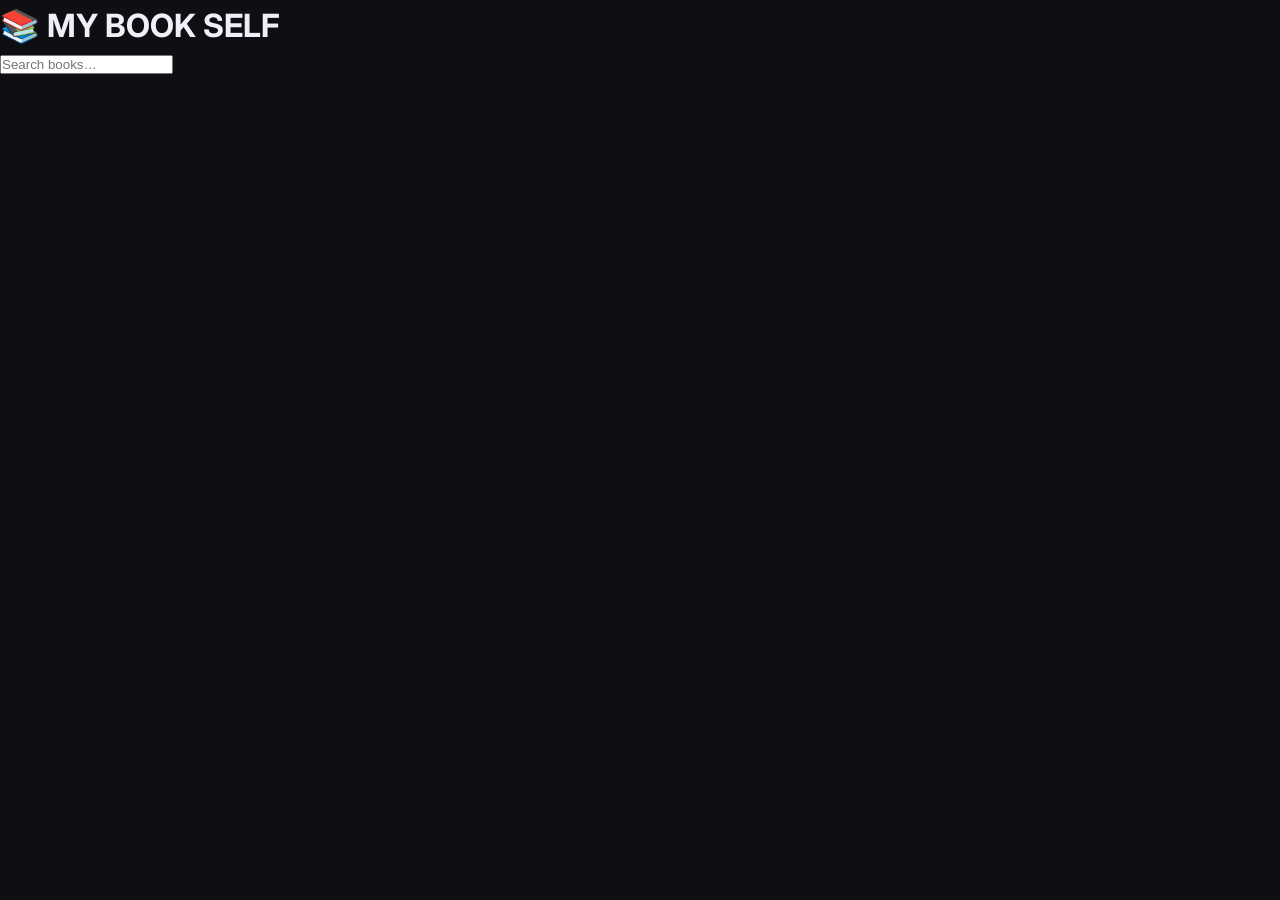
==== commit 5c53b389: "Clean UI: remove filter bar, show books directly, simplify design" ====
--- a/index.html
+++ b/index.html
@@ -3,66 +3,27 @@
 <head>
     <meta charset="UTF-8">
     <meta name="viewport" content="width=device-width, initial-scale=1.0">
-    <title>MY BOOK SELF | Personal Library</title>
-    <meta name="description" content="A personal digital bookshelf — curated reads, all in one place.">
+    <title>📚 MY BOOK SELF</title>
+    <meta name="description" content="My personal book collection.">
     <link rel="preconnect" href="https://fonts.googleapis.com">
     <link rel="preconnect" href="https://fonts.gstatic.com" crossorigin>
-    <link href="https://fonts.googleapis.com/css2?family=Playfair+Display:ital,wght@0,500;0,700;1,500&family=Inter:wght@300;400;500;600&display=swap" rel="stylesheet">
+    <link href="https://fonts.googleapis.com/css2?family=Fraunces:ital,wght@0,700;1,700&family=Inter:wght@400;500;600&display=swap" rel="stylesheet">
     <link rel="stylesheet" href="style.css">
 </head>
 <body>
 
-    <!-- ── Header ── -->
-    <header class="site-header">
-        <div class="header-inner">
-            <div class="logo">
-                <span class="logo-icon">📚</span>
-                <span class="logo-text">MY BOOK <em>SELF</em></span>
-            </div>
-            <div class="search-wrap">
-                <svg class="search-icon" viewBox="0 0 20 20" fill="none" xmlns="http://www.w3.org/2000/svg">
-                    <circle cx="9" cy="9" r="6" stroke="currentColor" stroke-width="1.6"/>
-                    <path d="M13.5 13.5L17 17" stroke="currentColor" stroke-width="1.6" stroke-linecap="round"/>
-                </svg>
-                <input type="text" id="searchInput" placeholder="Search your shelf…" autocomplete="off" spellcheck="false">
-            </div>
+    <header>
+        <h1>📚 MY BOOK SELF</h1>
+        <div class="search">
+            <input type="text" id="searchInput" placeholder="Search books…" autocomplete="off">
         </div>
     </header>
 
-    <!-- ── Hero Banner ── -->
-    <section class="hero">
-        <div class="hero-inner">
-            <div class="hero-text">
-                <p class="hero-label">Personal Library</p>
-                <h1 class="hero-title">My Reading<br><em>Collection</em></h1>
-                <p class="hero-desc">Books I'm reading, have finished, and want to explore — all in one place.</p>
-            </div>
-            <div class="hero-stats" id="heroStats">
-                <!-- filled by JS -->
-            </div>
-        </div>
-    </section>
+    <main id="bookGrid"></main>
 
-    <!-- ── Books Grid ── -->
-    <main class="main-content">
-        <div class="section-label" id="sectionLabel">All Books</div>
-        <div class="book-grid" id="bookGrid"></div>
-        <div class="empty-state" id="emptyState" style="display:none;">
-            <span class="empty-icon">📭</span>
-            <h3>No books found</h3>
-            <p>Try a different search term.</p>
-        </div>
-    </main>
-
-    <!-- ── Footer ── -->
-    <footer class="site-footer">
-        <p>MY BOOK SELF &nbsp;·&nbsp; Built with ❤️ by <a href="https://github.com/AlpineTxt" target="_blank">AlpineTxt</a></p>
-    </footer>
-
-    <!-- Hidden stubs for script compat -->
-    <div id="modalOverlay" style="display:none;"></div>
-    <form id="addBookForm" style="display:none;"></form>
-    <div id="filterBar" style="display:none;"></div>
+    <div id="emptyState" class="empty" style="display:none;">
+        <p>No books found.</p>
+    </div>
 
     <script src="script.js"></script>
 </body>
--- a/style.css
+++ b/style.css
@@ -1,215 +1,333 @@
-@import url('https://fonts.googleapis.com/css2?family=Cormorant+Garamond:ital,wght@0,400;0,600;0,700;1,400&family=Inter:wght@300;400;500;600&display=swap');
-
+@import url('https://fonts.googleapis.com/css2?family=Playfair+Display:ital,wght@0,500;0,700;1,500&family=Inter:wght@300;400;500;600&display=swap');
+
+/* ── Design Tokens ── */
 :root {
-    --bg:          #f7f5f2;
-    --surface:     #ffffff;
-    --border:      rgba(0,0,0,0.07);
-    --accent:      #635bff;
-    --accent-soft: rgba(99,91,255,0.10);
-    --accent-glow: rgba(99,91,255,0.22);
-    --gold:        #c9a84c;
-    --text:        #1a1825;
-    --text-2:      #5c5874;
-    --text-3:      #9d9ab5;
-    --radius-sm:   8px;
-    --radius-md:   14px;
-    --radius-lg:   20px;
-    --shadow-sm:   0 1px 4px rgba(0,0,0,0.06);
-    --shadow-md:   0 4px 20px rgba(0,0,0,0.08);
-    --shadow-lg:   0 12px 40px rgba(0,0,0,0.11);
-    --transition:  all 0.28s cubic-bezier(0.4,0,0.2,1);
-    --font-serif:  'Cormorant Garamond', Georgia, serif;
-    --font-sans:   'Inter', system-ui, sans-serif;
-}
-
+    --bg:           #0f0e13;
+    --bg-card:      #17151d;
+    --bg-elevated:  #1d1b26;
+    --border:       rgba(255,255,255,0.07);
+    --border-hover: rgba(255,255,255,0.14);
+    --accent:       #a78bfa;
+    --accent-dim:   rgba(167,139,250,0.12);
+    --accent-glow:  rgba(167,139,250,0.25);
+    --gold:         #f0c060;
+    --gold-dim:     rgba(240,192,96,0.15);
+    --text:         #f0eef8;
+    --text-2:       #9b97b0;
+    --text-3:       #5a5670;
+    --success:      #4ade80;
+    --warning:      #fbbf24;
+    --radius-sm:    6px;
+    --radius-md:    12px;
+    --radius-lg:    18px;
+    --radius-xl:    26px;
+    --shadow-card:  0 2px 16px rgba(0,0,0,0.35);
+    --shadow-hover: 0 16px 48px rgba(0,0,0,0.5);
+    --ease:         cubic-bezier(0.4,0,0.2,1);
+    --spring:       cubic-bezier(0.34,1.56,0.64,1);
+    --font-serif:   'Playfair Display', Georgia, serif;
+    --font-sans:    'Inter', system-ui, sans-serif;
+    --header-h:     64px;
+    --content-w:    1280px;
+}
+
+/* ── Reset ── */
 *, *::before, *::after { margin: 0; padding: 0; box-sizing: border-box; }
-html { scroll-behavior: smooth; }
-
+html { scroll-behavior: smooth; font-size: 16px; }
 body {
     font-family: var(--font-sans);
     background: var(--bg);
     color: var(--text);
     min-height: 100vh;
     line-height: 1.6;
-}
-
-body::before {
-    content: '';
-    position: fixed; inset: 0;
-    background:
-        radial-gradient(ellipse 60% 40% at 5% 0%, rgba(99,91,255,0.05) 0%, transparent 60%),
-        radial-gradient(ellipse 50% 40% at 95% 100%, rgba(201,168,76,0.06) 0%, transparent 60%);
-    pointer-events: none; z-index: 0;
-}
-
-/* ── Container ── */
-.container { max-width: 1160px; margin: 0 auto; padding: 0 1.5rem; position: relative; z-index: 1; }
+    -webkit-font-smoothing: antialiased;
+}
 
 /* ── Header ── */
 .site-header {
-    position: sticky; top: 0; z-index: 100;
-    background: rgba(247,245,242,0.88);
-    backdrop-filter: blur(18px) saturate(1.6);
+    position: sticky; top: 0; z-index: 200;
+    height: var(--header-h);
+    background: rgba(15,14,19,0.92);
+    backdrop-filter: blur(20px) saturate(1.4);
     border-bottom: 1px solid var(--border);
-    padding: 0.85rem 0;
 }
 .header-inner {
-    max-width: 1160px; margin: 0 auto; padding: 0 1.5rem;
-    display: flex; align-items: center; gap: 1.5rem;
-}
-.logo { display: flex; align-items: center; gap: 0.55rem; flex-shrink: 0; }
-.logo-icon { font-size: 1.45rem; }
+    max-width: var(--content-w);
+    margin: 0 auto; padding: 0 2rem;
+    height: 100%;
+    display: flex; align-items: center; gap: 2rem;
+}
+.logo { display: flex; align-items: center; gap: 0.6rem; flex-shrink: 0; }
+.logo-icon { font-size: 1.5rem; line-height: 1; }
 .logo-text {
-    font-family: var(--font-serif); font-size: 1.38rem; font-weight: 700;
-    color: var(--text); letter-spacing: 0.6px;
-}
-.logo-text em { color: var(--accent); font-style: normal; }
+    font-family: var(--font-serif);
+    font-size: 1.3rem; font-weight: 700;
+    color: var(--text); letter-spacing: 0.04em;
+}
+.logo-text em { color: var(--accent); font-style: italic; }
 
 .search-wrap {
-    flex: 1; max-width: 380px; margin-left: auto;
-    display: flex; align-items: center; gap: 0.6rem;
-    background: var(--surface);
-    border: 1.5px solid var(--border);
-    border-radius: 50px; padding: 0.5rem 1.1rem;
-    transition: var(--transition); box-shadow: var(--shadow-sm);
+    margin-left: auto;
+    display: flex; align-items: center; gap: 0.65rem;
+    background: var(--bg-elevated);
+    border: 1px solid var(--border);
+    border-radius: 50px;
+    padding: 0.55rem 1.2rem;
+    width: 320px;
+    transition: all 0.25s var(--ease);
 }
 .search-wrap:focus-within {
     border-color: var(--accent);
-    box-shadow: 0 0 0 3px var(--accent-soft);
-}
-.search-icon { font-size: 0.85rem; opacity: 0.4; }
+    box-shadow: 0 0 0 3px var(--accent-dim);
+    width: 380px;
+}
+.search-icon {
+    width: 15px; height: 15px;
+    color: var(--text-3); flex-shrink: 0;
+    transition: color 0.2s;
+}
+.search-wrap:focus-within .search-icon { color: var(--accent); }
 .search-wrap input {
     background: none; border: none; outline: none;
-    color: var(--text); font-size: 0.88rem; width: 100%;
-    font-family: var(--font-sans);
+    color: var(--text); font-size: 0.875rem;
+    font-family: var(--font-sans); width: 100%;
 }
 .search-wrap input::placeholder { color: var(--text-3); }
 
 /* ── Hero ── */
-.hero { padding: 2.5rem 0 1.2rem; position: relative; z-index: 1; }
+.hero {
+    background: linear-gradient(135deg, #13111a 0%, #1a1625 50%, #120e1a 100%);
+    border-bottom: 1px solid var(--border);
+    padding: 4rem 0 3.5rem;
+}
+.hero-inner {
+    max-width: var(--content-w);
+    margin: 0 auto; padding: 0 2rem;
+    display: flex; align-items: flex-end;
+    justify-content: space-between; gap: 3rem;
+}
+.hero-label {
+    font-size: 0.7rem; font-weight: 600;
+    text-transform: uppercase; letter-spacing: 0.15em;
+    color: var(--accent); margin-bottom: 1rem;
+}
 .hero-title {
-    font-family: var(--font-serif); font-size: clamp(1.8rem, 4vw, 2.6rem);
-    font-weight: 700; color: var(--text); margin-bottom: 0.4rem;
-}
-.hero-sub { color: var(--text-2); font-size: 0.95rem; font-weight: 400; }
+    font-family: var(--font-serif);
+    font-size: clamp(2.4rem, 5vw, 3.8rem);
+    font-weight: 700; line-height: 1.15;
+    color: var(--text); margin-bottom: 1rem;
+}
+.hero-title em {
+    color: var(--accent); font-style: italic;
+}
+.hero-desc {
+    font-size: 0.95rem; color: var(--text-2);
+    max-width: 400px; line-height: 1.7;
+}
+.hero-stats {
+    display: flex; gap: 1.5rem; flex-shrink: 0;
+}
+.stat-card {
+    background: var(--bg-card);
+    border: 1px solid var(--border);
+    border-radius: var(--radius-lg);
+    padding: 1.2rem 1.8rem;
+    text-align: center; min-width: 100px;
+}
+.stat-num {
+    font-family: var(--font-serif);
+    font-size: 2.2rem; font-weight: 700;
+    color: var(--accent); line-height: 1;
+    margin-bottom: 0.3rem;
+}
+.stat-lbl {
+    font-size: 0.72rem; font-weight: 500;
+    color: var(--text-3); text-transform: uppercase;
+    letter-spacing: 0.08em;
+}
+
+/* ── Main Content ── */
+.main-content {
+    max-width: var(--content-w);
+    margin: 0 auto; padding: 2.5rem 2rem 6rem;
+}
+.section-label {
+    font-size: 0.7rem; font-weight: 600;
+    text-transform: uppercase; letter-spacing: 0.14em;
+    color: var(--text-3); margin-bottom: 1.6rem;
+    padding-bottom: 0.8rem;
+    border-bottom: 1px solid var(--border);
+}
 
 /* ── Book Grid ── */
 .book-grid {
     display: grid;
-    grid-template-columns: repeat(auto-fill, minmax(190px, 1fr));
-    gap: 1.6rem;
-    padding: 1.6rem 0 5rem;
+    grid-template-columns: repeat(auto-fill, minmax(200px, 1fr));
+    gap: 1.8rem;
 }
 
 /* ── Book Card ── */
 .book-card {
-    background: var(--surface);
+    background: var(--bg-card);
+    border: 1px solid var(--border);
     border-radius: var(--radius-lg);
-    padding: 0.85rem;
-    border: 1.5px solid var(--border);
-    box-shadow: var(--shadow-sm);
-    transition: var(--transition);
+    padding: 0.9rem;
     cursor: pointer;
-    animation: fadeUp 0.4s ease both;
+    transition: all 0.3s var(--ease);
+    animation: fadeUp 0.4s var(--ease) both;
+    position: relative;
+    overflow: hidden;
+}
+.book-card::before {
+    content: '';
+    position: absolute; inset: 0;
+    background: linear-gradient(135deg, rgba(167,139,250,0.03) 0%, transparent 60%);
+    opacity: 0; transition: opacity 0.3s;
+    pointer-events: none;
 }
 .book-card:hover {
     transform: translateY(-6px);
-    box-shadow: var(--shadow-lg), 0 0 0 1.5px rgba(99,91,255,0.15);
-    border-color: rgba(99,91,255,0.18);
-}
+    border-color: var(--border-hover);
+    box-shadow: var(--shadow-hover);
+}
+.book-card:hover::before { opacity: 1; }
+
 @keyframes fadeUp {
-    from { opacity: 0; transform: translateY(16px); }
+    from { opacity: 0; transform: translateY(20px); }
     to   { opacity: 1; transform: translateY(0); }
 }
 
-/* ── Book Cover ── */
+/* ── Cover ── */
 .book-cover-wrap {
     position: relative; width: 100%; aspect-ratio: 2/3;
     border-radius: var(--radius-md); overflow: hidden;
-    margin-bottom: 0.9rem;
-    background: #ede9e0;
+    margin-bottom: 1rem;
+    background: var(--bg-elevated);
 }
 .book-cover-wrap img {
     width: 100%; height: 100%; object-fit: cover;
-    transition: transform 0.5s ease;
-}
-.book-card:hover .book-cover-wrap img { transform: scale(1.04); }
-
+    transition: transform 0.5s var(--ease);
+    display: block;
+}
+.book-card:hover .book-cover-wrap img { transform: scale(1.05); }
+
+.book-cover-wrap::after {
+    content: '';
+    position: absolute; inset: 0;
+    background: linear-gradient(to top, rgba(0,0,0,0.4) 0%, transparent 50%);
+    pointer-events: none;
+}
+
+/* ── Status Tag ── */
 .book-status-tag {
-    position: absolute; top: 0.55rem; left: 0.55rem;
+    position: absolute; top: 0.6rem; left: 0.6rem;
+    z-index: 2;
     padding: 0.2rem 0.6rem; border-radius: 50px;
-    font-size: 0.66rem; font-weight: 700;
-    text-transform: uppercase; letter-spacing: 0.5px;
-    backdrop-filter: blur(6px);
-}
-.tag-reading  { background: rgba(251,191,36,0.16); color: #b45309; border: 1px solid rgba(251,191,36,0.35); }
-.tag-finished { background: rgba(34,197,94,0.14);  color: #15803d; border: 1px solid rgba(34,197,94,0.3); }
-.tag-want     { background: rgba(99,91,255,0.12);  color: var(--accent); border: 1px solid rgba(99,91,255,0.28); }
+    font-size: 0.63rem; font-weight: 700;
+    text-transform: uppercase; letter-spacing: 0.06em;
+    backdrop-filter: blur(8px);
+}
+.tag-reading  { background: rgba(251,191,36,0.2); color: #fbbf24; border: 1px solid rgba(251,191,36,0.3); }
+.tag-finished { background: rgba(74,222,128,0.15); color: #4ade80; border: 1px solid rgba(74,222,128,0.25); }
+.tag-want     { background: rgba(167,139,250,0.15); color: var(--accent); border: 1px solid rgba(167,139,250,0.25); }
 
 /* ── Card Info ── */
-.book-stars { margin-bottom: 0.28rem; }
-.book-stars .star       { color: var(--gold); font-size: 0.8rem; }
-.book-stars .star.empty { color: #d4d1e4; }
+.card-info { padding: 0 0.1rem; }
+.book-stars { margin-bottom: 0.35rem; }
+.star       { color: var(--gold); font-size: 0.78rem; }
+.star.empty { color: var(--text-3); }
 
 .card-title {
-    font-family: var(--font-serif); font-size: 1.08rem; font-weight: 700;
-    margin-bottom: 0.18rem; line-height: 1.3; color: var(--text);
+    font-family: var(--font-serif);
+    font-size: 1.05rem; font-weight: 700;
+    color: var(--text); line-height: 1.3;
+    margin-bottom: 0.2rem;
     display: -webkit-box; -webkit-line-clamp: 2;
     -webkit-box-orient: vertical; overflow: hidden;
 }
-.card-author { font-size: 0.76rem; color: var(--text-2); margin-bottom: 0.75rem; }
-
-.card-actions { display: flex; gap: 0.4rem; }
+.card-author {
+    font-size: 0.75rem; color: var(--text-2);
+    margin-bottom: 0.85rem; font-weight: 400;
+}
+
+/* ── Card Actions ── */
+.card-actions { display: flex; gap: 0.5rem; }
 .card-actions button {
-    flex: 1; padding: 0.46rem; border-radius: var(--radius-sm);
-    font-size: 0.76rem; font-weight: 600; cursor: pointer;
-    transition: var(--transition); font-family: var(--font-sans); border: none;
+    flex: 1; padding: 0.5rem 0.6rem;
+    border-radius: var(--radius-sm);
+    font-size: 0.75rem; font-weight: 600;
+    cursor: pointer; border: none;
+    font-family: var(--font-sans);
+    transition: all 0.22s var(--ease);
+    letter-spacing: 0.02em;
 }
 .btn-read {
-    background: var(--bg); color: var(--text-2);
-    border: 1.5px solid var(--border) !important;
+    background: var(--bg-elevated);
+    color: var(--text-2);
+    border: 1px solid var(--border) !important;
 }
 .btn-read:hover {
-    background: var(--accent-soft);
-    border-color: var(--accent) !important;
+    background: var(--accent-dim);
     color: var(--accent);
-}
-.btn-buy { background: var(--accent); color: #fff; }
+    border-color: rgba(167,139,250,0.3) !important;
+}
+.btn-buy {
+    background: var(--accent);
+    color: #fff;
+}
 .btn-buy:hover {
-    filter: brightness(1.1);
-    box-shadow: 0 4px 14px var(--accent-glow);
+    filter: brightness(1.12);
+    box-shadow: 0 4px 16px var(--accent-glow);
     transform: translateY(-1px);
 }
 
 /* ── Empty State ── */
-.empty-state { grid-column: 1 / -1; text-align: center; padding: 5rem 2rem; }
-.empty-icon { font-size: 3rem; margin-bottom: 1rem; opacity: 0.3; }
+.empty-state {
+    grid-column: 1 / -1;
+    text-align: center; padding: 6rem 2rem;
+}
+.empty-icon { font-size: 3.5rem; display: block; margin-bottom: 1.2rem; opacity: 0.25; }
 .empty-state h3 {
-    font-family: var(--font-serif); font-size: 1.45rem;
-    margin-bottom: 0.4rem; color: var(--text);
+    font-family: var(--font-serif); font-size: 1.5rem;
+    color: var(--text); margin-bottom: 0.5rem;
 }
 .empty-state p { color: var(--text-2); font-size: 0.9rem; }
 
 /* ── Footer ── */
 .site-footer {
-    text-align: center; padding: 2rem 1rem;
     border-top: 1px solid var(--border);
+    padding: 2rem;
+    text-align: center;
     color: var(--text-3); font-size: 0.78rem;
-    position: relative; z-index: 1;
 }
 .site-footer a { color: var(--accent); text-decoration: none; }
 .site-footer a:hover { text-decoration: underline; }
 
-/* ── Responsive ── */
-@media (max-width: 768px) {
-    .header-inner { flex-wrap: wrap; gap: 0.75rem; }
-    .search-wrap  { max-width: 100%; flex-basis: 100%; margin-left: 0; order: 2; }
-    .book-grid    { grid-template-columns: repeat(auto-fill, minmax(145px, 1fr)); gap: 1rem; }
+/* ── Responsive: Tablet ── */
+@media (max-width: 900px) {
+    .hero-inner { flex-direction: column; align-items: flex-start; gap: 2rem; }
+    .hero-stats { align-self: stretch; justify-content: flex-start; }
+    .book-grid  { grid-template-columns: repeat(auto-fill, minmax(170px, 1fr)); gap: 1.2rem; }
+}
+
+/* ── Responsive: Mobile ── */
+@media (max-width: 600px) {
+    .header-inner { gap: 1rem; }
+    .search-wrap  { width: 100%; max-width: 100%; }
+    .search-wrap:focus-within { width: 100%; }
+    .hero         { padding: 2.5rem 0 2rem; }
+    .hero-title   { font-size: 2rem; }
+    .hero-stats   { flex-wrap: wrap; gap: 0.8rem; }
+    .stat-card    { min-width: 80px; padding: 0.9rem 1.2rem; }
+    .stat-num     { font-size: 1.8rem; }
+    .main-content { padding: 1.8rem 1rem 5rem; }
+    .book-grid    { grid-template-columns: repeat(2, 1fr); gap: 0.9rem; }
+    .book-card    { padding: 0.65rem; }
     .card-title   { font-size: 0.95rem; }
 }
-@media (max-width: 480px) {
-    .book-grid  { grid-template-columns: repeat(2, 1fr); gap: 0.7rem; }
-    .book-card  { padding: 0.6rem; border-radius: var(--radius-md); }
-    .hero       { padding: 1.8rem 0 0.8rem; }
-    .hero-title { font-size: 1.7rem; }
-}
+
+/* ── PC / Wide Screen ── */
+@media (min-width: 1400px) {
+    .book-grid { grid-template-columns: repeat(auto-fill, minmax(220px, 1fr)); gap: 2rem; }
+    .hero      { padding: 5rem 0 4rem; }
+}
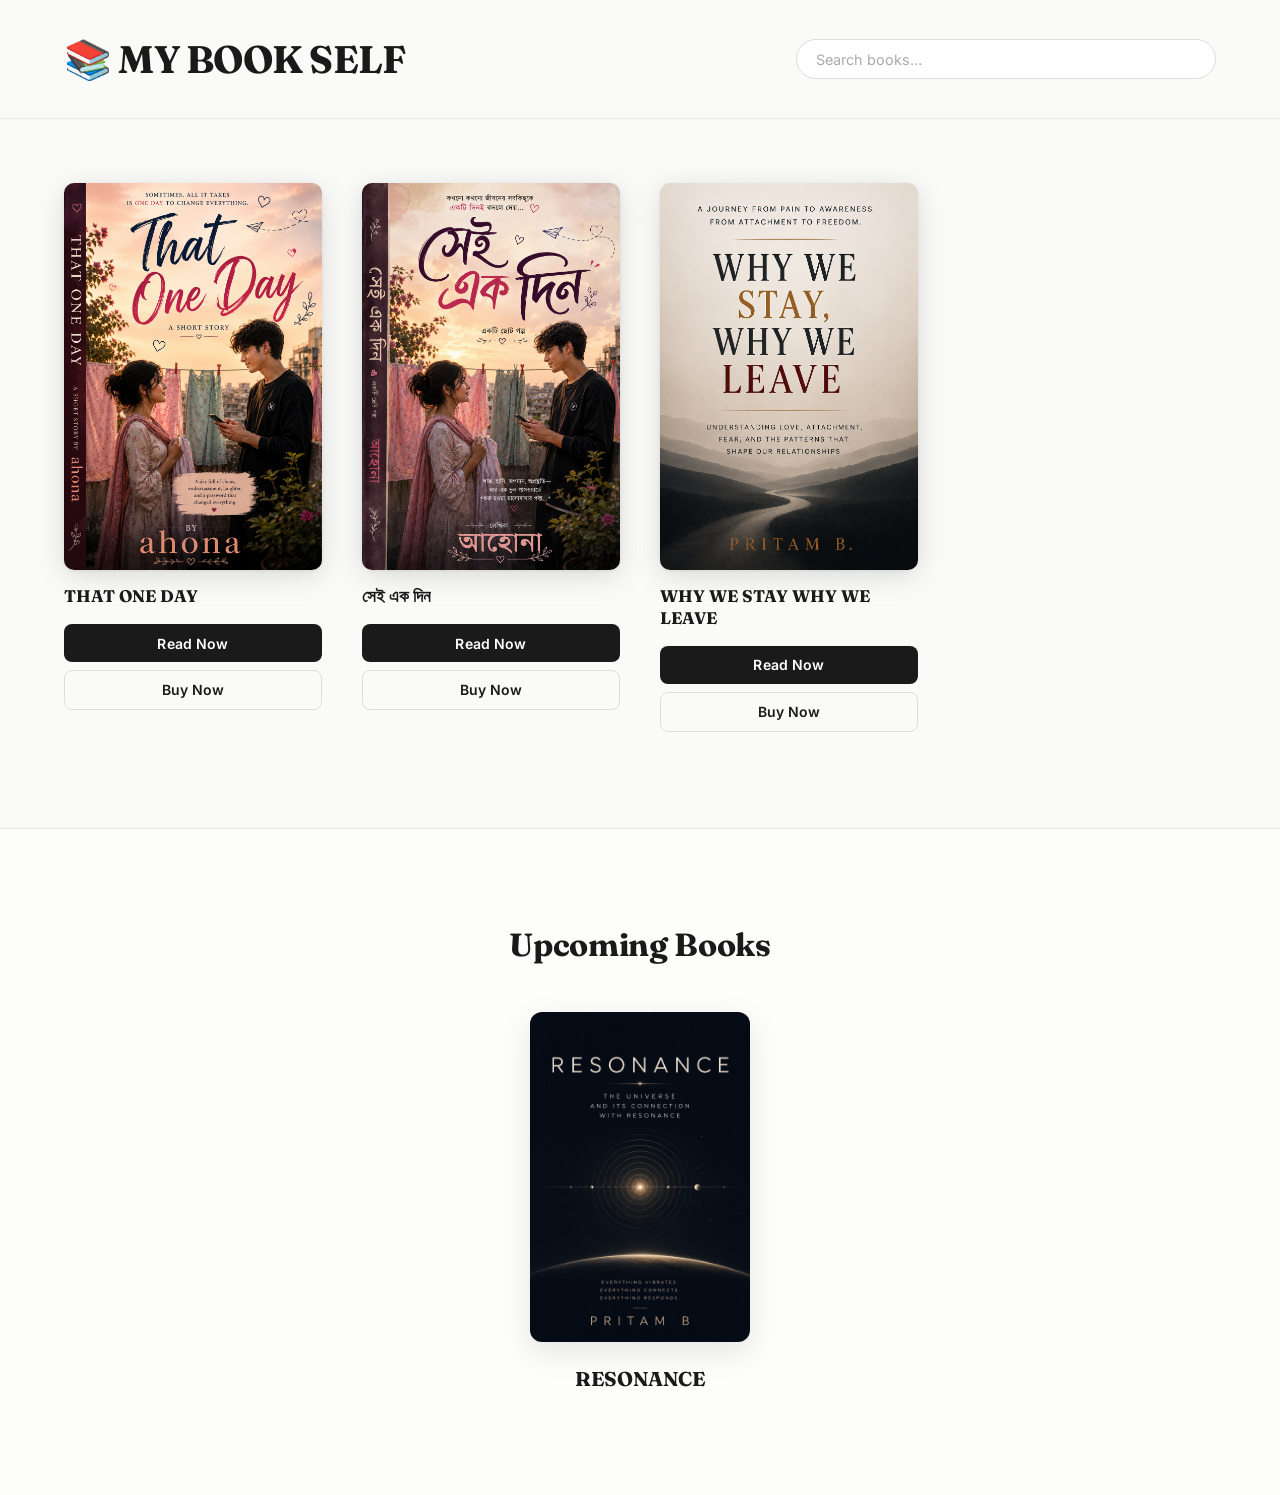
==== commit deff2d55: "Update book self project with new assets and style improvements" ====
--- a/index.html
+++ b/index.html
@@ -21,6 +21,19 @@
 
     <main id="bookGrid"></main>
 
+    <section class="upcoming-section">
+        <h2 class="section-title">Upcoming Books</h2>
+        <div class="upcoming-grid">
+            <!-- Book 1 -->
+            <div class="upcoming-card">
+                <div class="upcoming-cover">
+                    <img src="resonance.png" alt="Resonance Book Cover">
+                </div>
+                <h3 class="upcoming-title">RESONANCE</h3>
+            </div>
+        </div>
+    </section>
+
     <div id="emptyState" class="empty" style="display:none;">
         <p>No books found.</p>
     </div>
--- a/style.css
+++ b/style.css
@@ -1,333 +1,290 @@
-@import url('https://fonts.googleapis.com/css2?family=Playfair+Display:ital,wght@0,500;0,700;1,500&family=Inter:wght@300;400;500;600&display=swap');
-
-/* ── Design Tokens ── */
-:root {
-    --bg:           #0f0e13;
-    --bg-card:      #17151d;
-    --bg-elevated:  #1d1b26;
-    --border:       rgba(255,255,255,0.07);
-    --border-hover: rgba(255,255,255,0.14);
-    --accent:       #a78bfa;
-    --accent-dim:   rgba(167,139,250,0.12);
-    --accent-glow:  rgba(167,139,250,0.25);
-    --gold:         #f0c060;
-    --gold-dim:     rgba(240,192,96,0.15);
-    --text:         #f0eef8;
-    --text-2:       #9b97b0;
-    --text-3:       #5a5670;
-    --success:      #4ade80;
-    --warning:      #fbbf24;
-    --radius-sm:    6px;
-    --radius-md:    12px;
-    --radius-lg:    18px;
-    --radius-xl:    26px;
-    --shadow-card:  0 2px 16px rgba(0,0,0,0.35);
-    --shadow-hover: 0 16px 48px rgba(0,0,0,0.5);
-    --ease:         cubic-bezier(0.4,0,0.2,1);
-    --spring:       cubic-bezier(0.34,1.56,0.64,1);
-    --font-serif:   'Playfair Display', Georgia, serif;
-    --font-sans:    'Inter', system-ui, sans-serif;
-    --header-h:     64px;
-    --content-w:    1280px;
-}
-
-/* ── Reset ── */
-*, *::before, *::after { margin: 0; padding: 0; box-sizing: border-box; }
-html { scroll-behavior: smooth; font-size: 16px; }
+@import url('https://fonts.googleapis.com/css2?family=Fraunces:ital,wght@0,700;1,700&family=Inter:wght@400;500;600&display=swap');
+
+*, *::before, *::after {
+    margin: 0; padding: 0; box-sizing: border-box;
+}
+
+html { font-size: 16px; scroll-behavior: smooth; }
+
 body {
-    font-family: var(--font-sans);
-    background: var(--bg);
-    color: var(--text);
+    font-family: 'Inter', system-ui, sans-serif;
+    background: #fafaf8;
+    color: #1a1a1a;
     min-height: 100vh;
-    line-height: 1.6;
     -webkit-font-smoothing: antialiased;
 }
 
 /* ── Header ── */
-.site-header {
-    position: sticky; top: 0; z-index: 200;
-    height: var(--header-h);
-    background: rgba(15,14,19,0.92);
-    backdrop-filter: blur(20px) saturate(1.4);
-    border-bottom: 1px solid var(--border);
-}
-.header-inner {
-    max-width: var(--content-w);
-    margin: 0 auto; padding: 0 2rem;
-    height: 100%;
-    display: flex; align-items: center; gap: 2rem;
-}
-.logo { display: flex; align-items: center; gap: 0.6rem; flex-shrink: 0; }
-.logo-icon { font-size: 1.5rem; line-height: 1; }
-.logo-text {
-    font-family: var(--font-serif);
-    font-size: 1.3rem; font-weight: 700;
-    color: var(--text); letter-spacing: 0.04em;
-}
-.logo-text em { color: var(--accent); font-style: italic; }
-
-.search-wrap {
+header {
+    display: flex;
+    align-items: center;
+    justify-content: space-between;
+    gap: 2rem;
+    padding: 2.2rem 5vw;
+    border-bottom: 1px solid #e8e6e0;
+    background: #fafaf8;
+    position: sticky;
+    top: 0;
+    z-index: 100;
+}
+
+header h1 {
+    font-family: 'Fraunces', Georgia, serif;
+    font-size: clamp(1.6rem, 3.5vw, 2.4rem);
+    font-weight: 700;
+    color: #1a1a1a;
+    white-space: nowrap;
+    letter-spacing: -0.02em;
+}
+
+/* ── Search ── */
+.search {
+    flex: 1;
+    max-width: 420px;
     margin-left: auto;
-    display: flex; align-items: center; gap: 0.65rem;
-    background: var(--bg-elevated);
-    border: 1px solid var(--border);
+}
+
+.search input {
+    width: 100%;
+    padding: 0.65rem 1.2rem;
+    border: 1.5px solid #ddd;
     border-radius: 50px;
-    padding: 0.55rem 1.2rem;
-    width: 320px;
-    transition: all 0.25s var(--ease);
-}
-.search-wrap:focus-within {
-    border-color: var(--accent);
-    box-shadow: 0 0 0 3px var(--accent-dim);
-    width: 380px;
-}
-.search-icon {
-    width: 15px; height: 15px;
-    color: var(--text-3); flex-shrink: 0;
-    transition: color 0.2s;
-}
-.search-wrap:focus-within .search-icon { color: var(--accent); }
-.search-wrap input {
-    background: none; border: none; outline: none;
-    color: var(--text); font-size: 0.875rem;
-    font-family: var(--font-sans); width: 100%;
-}
-.search-wrap input::placeholder { color: var(--text-3); }
-
-/* ── Hero ── */
-.hero {
-    background: linear-gradient(135deg, #13111a 0%, #1a1625 50%, #120e1a 100%);
-    border-bottom: 1px solid var(--border);
-    padding: 4rem 0 3.5rem;
-}
-.hero-inner {
-    max-width: var(--content-w);
-    margin: 0 auto; padding: 0 2rem;
-    display: flex; align-items: flex-end;
-    justify-content: space-between; gap: 3rem;
-}
-.hero-label {
-    font-size: 0.7rem; font-weight: 600;
-    text-transform: uppercase; letter-spacing: 0.15em;
-    color: var(--accent); margin-bottom: 1rem;
-}
-.hero-title {
-    font-family: var(--font-serif);
-    font-size: clamp(2.4rem, 5vw, 3.8rem);
-    font-weight: 700; line-height: 1.15;
-    color: var(--text); margin-bottom: 1rem;
-}
-.hero-title em {
-    color: var(--accent); font-style: italic;
-}
-.hero-desc {
-    font-size: 0.95rem; color: var(--text-2);
-    max-width: 400px; line-height: 1.7;
-}
-.hero-stats {
-    display: flex; gap: 1.5rem; flex-shrink: 0;
-}
-.stat-card {
-    background: var(--bg-card);
-    border: 1px solid var(--border);
-    border-radius: var(--radius-lg);
-    padding: 1.2rem 1.8rem;
-    text-align: center; min-width: 100px;
-}
-.stat-num {
-    font-family: var(--font-serif);
-    font-size: 2.2rem; font-weight: 700;
-    color: var(--accent); line-height: 1;
-    margin-bottom: 0.3rem;
-}
-.stat-lbl {
-    font-size: 0.72rem; font-weight: 500;
-    color: var(--text-3); text-transform: uppercase;
-    letter-spacing: 0.08em;
-}
-
-/* ── Main Content ── */
-.main-content {
-    max-width: var(--content-w);
-    margin: 0 auto; padding: 2.5rem 2rem 6rem;
-}
-.section-label {
-    font-size: 0.7rem; font-weight: 600;
-    text-transform: uppercase; letter-spacing: 0.14em;
-    color: var(--text-3); margin-bottom: 1.6rem;
-    padding-bottom: 0.8rem;
-    border-bottom: 1px solid var(--border);
+    font-size: 0.9rem;
+    font-family: 'Inter', sans-serif;
+    background: #fff;
+    color: #1a1a1a;
+    outline: none;
+    transition: border-color 0.2s, box-shadow 0.2s;
+}
+.search input::placeholder { color: #aaa; }
+.search input:focus {
+    border-color: #1a1a1a;
+    box-shadow: 0 0 0 3px rgba(26,26,26,0.07);
 }
 
 /* ── Book Grid ── */
-.book-grid {
+main {
     display: grid;
-    grid-template-columns: repeat(auto-fill, minmax(200px, 1fr));
-    gap: 1.8rem;
+    grid-template-columns: repeat(auto-fill, minmax(220px, 1fr));
+    gap: 3rem 2.5rem;
+    padding: 4rem 5vw 6rem;
+    max-width: 1400px;
+    margin: 0 auto;
 }
 
 /* ── Book Card ── */
 .book-card {
-    background: var(--bg-card);
-    border: 1px solid var(--border);
-    border-radius: var(--radius-lg);
-    padding: 0.9rem;
+    display: flex;
+    flex-direction: column;
+    align-items: flex-start;
+    animation: fadeUp 0.4s ease both;
+}
+
+@keyframes fadeUp {
+    from { opacity: 0; transform: translateY(18px); }
+    to   { opacity: 1; transform: translateY(0); }
+}
+
+/* ── Book Cover ── */
+.book-cover {
+    width: 100%;
+    aspect-ratio: 2 / 3;
+    border-radius: 10px;
+    overflow: hidden;
+    margin-bottom: 1rem;
+    background: #ececec;
+    box-shadow: 0 6px 28px rgba(0,0,0,0.13), 0 1px 4px rgba(0,0,0,0.07);
+    transition: transform 0.3s ease, box-shadow 0.3s ease;
+}
+.book-card:hover .book-cover {
+    transform: translateY(-4px);
+    box-shadow: 0 14px 40px rgba(0,0,0,0.18), 0 2px 6px rgba(0,0,0,0.08);
+}
+.book-cover img {
+    width: 100%; height: 100%;
+    object-fit: cover; display: block;
+    transition: transform 0.4s ease;
+}
+.book-card:hover .book-cover img { transform: scale(1.03); }
+
+/* ── Book Title ── */
+.book-title {
+    font-family: 'Fraunces', Georgia, serif;
+    font-size: 1.05rem;
+    font-weight: 700;
+    color: #1a1a1a;
+    line-height: 1.3;
+    margin-bottom: 1rem;
+    display: -webkit-box;
+    -webkit-line-clamp: 2;
+    -webkit-box-orient: vertical;
+    overflow: hidden;
+}
+
+.book-author {
+    font-size: 0.85rem;
+    color: #666;
+    margin-top: -0.8rem;
+    margin-bottom: 1.2rem;
+    font-weight: 500;
+}
+
+/* ── Buttons ── */
+.btn-read,
+.btn-buy {
+    display: block;
+    width: 100%;
+    padding: 0.65rem 1rem;
+    border-radius: 8px;
+    font-size: 0.875rem;
+    font-weight: 600;
+    font-family: 'Inter', sans-serif;
     cursor: pointer;
-    transition: all 0.3s var(--ease);
-    animation: fadeUp 0.4s var(--ease) both;
+    border: none;
+    text-align: center;
+    transition: all 0.2s ease;
+    letter-spacing: 0.01em;
+}
+.btn-read {
+    background: #1a1a1a;
+    color: #fff;
+    margin-bottom: 0.5rem;
+}
+.btn-read:hover {
+    background: #333;
+    transform: translateY(-1px);
+}
+.btn-buy {
+    background: transparent;
+    color: #1a1a1a;
+    border: 1.5px solid #ddd !important;
+}
+.btn-buy:hover {
+    border-color: #1a1a1a !important;
+    background: #f2f2f0;
+}
+
+/* ── Empty State ── */
+.empty {
+    text-align: center;
+    padding: 6rem 2rem;
+    color: #999;
+    font-size: 1rem;
+}
+
+/* ── Upcoming Section ── */
+.upcoming-section {
+    padding: 6rem 5vw;
+    background: #fdfdfc;
+    border-top: 1px solid #e8e6e0;
+}
+
+.section-title {
+    font-family: 'Fraunces', Georgia, serif;
+    font-size: 2rem;
+    font-weight: 700;
+    color: #1a1a1a;
+    margin-bottom: 3rem;
+    text-align: center;
+    letter-spacing: -0.01em;
+}
+
+.upcoming-grid {
+    display: grid;
+    grid-template-columns: repeat(auto-fit, minmax(280px, 1fr));
+    gap: 4rem;
+    max-width: 1200px;
+    margin: 0 auto;
+}
+
+.upcoming-card {
     position: relative;
+    display: flex;
+    flex-direction: column;
+    align-items: center;
+    text-align: center;
+}
+
+.upcoming-badge {
+    position: absolute;
+    top: -12px;
+    background: #1a1a1a;
+    color: white;
+    padding: 0.4rem 1rem;
+    border-radius: 50px;
+    font-size: 0.75rem;
+    font-weight: 600;
+    z-index: 10;
+    letter-spacing: 0.05em;
+    text-transform: uppercase;
+    box-shadow: 0 4px 12px rgba(0,0,0,0.15);
+}
+
+.upcoming-cover {
+    width: 220px;
+    aspect-ratio: 2 / 3;
+    border-radius: 12px;
     overflow: hidden;
-}
-.book-card::before {
-    content: '';
-    position: absolute; inset: 0;
-    background: linear-gradient(135deg, rgba(167,139,250,0.03) 0%, transparent 60%);
-    opacity: 0; transition: opacity 0.3s;
-    pointer-events: none;
-}
-.book-card:hover {
-    transform: translateY(-6px);
-    border-color: var(--border-hover);
-    box-shadow: var(--shadow-hover);
-}
-.book-card:hover::before { opacity: 1; }
-
-@keyframes fadeUp {
-    from { opacity: 0; transform: translateY(20px); }
-    to   { opacity: 1; transform: translateY(0); }
-}
-
-/* ── Cover ── */
-.book-cover-wrap {
-    position: relative; width: 100%; aspect-ratio: 2/3;
-    border-radius: var(--radius-md); overflow: hidden;
-    margin-bottom: 1rem;
-    background: var(--bg-elevated);
-}
-.book-cover-wrap img {
-    width: 100%; height: 100%; object-fit: cover;
-    transition: transform 0.5s var(--ease);
-    display: block;
-}
-.book-card:hover .book-cover-wrap img { transform: scale(1.05); }
-
-.book-cover-wrap::after {
-    content: '';
-    position: absolute; inset: 0;
-    background: linear-gradient(to top, rgba(0,0,0,0.4) 0%, transparent 50%);
-    pointer-events: none;
-}
-
-/* ── Status Tag ── */
-.book-status-tag {
-    position: absolute; top: 0.6rem; left: 0.6rem;
-    z-index: 2;
-    padding: 0.2rem 0.6rem; border-radius: 50px;
-    font-size: 0.63rem; font-weight: 700;
-    text-transform: uppercase; letter-spacing: 0.06em;
-    backdrop-filter: blur(8px);
-}
-.tag-reading  { background: rgba(251,191,36,0.2); color: #fbbf24; border: 1px solid rgba(251,191,36,0.3); }
-.tag-finished { background: rgba(74,222,128,0.15); color: #4ade80; border: 1px solid rgba(74,222,128,0.25); }
-.tag-want     { background: rgba(167,139,250,0.15); color: var(--accent); border: 1px solid rgba(167,139,250,0.25); }
-
-/* ── Card Info ── */
-.card-info { padding: 0 0.1rem; }
-.book-stars { margin-bottom: 0.35rem; }
-.star       { color: var(--gold); font-size: 0.78rem; }
-.star.empty { color: var(--text-3); }
-
-.card-title {
-    font-family: var(--font-serif);
-    font-size: 1.05rem; font-weight: 700;
-    color: var(--text); line-height: 1.3;
-    margin-bottom: 0.2rem;
-    display: -webkit-box; -webkit-line-clamp: 2;
-    -webkit-box-orient: vertical; overflow: hidden;
-}
-.card-author {
-    font-size: 0.75rem; color: var(--text-2);
-    margin-bottom: 0.85rem; font-weight: 400;
-}
-
-/* ── Card Actions ── */
-.card-actions { display: flex; gap: 0.5rem; }
-.card-actions button {
-    flex: 1; padding: 0.5rem 0.6rem;
-    border-radius: var(--radius-sm);
-    font-size: 0.75rem; font-weight: 600;
-    cursor: pointer; border: none;
-    font-family: var(--font-sans);
-    transition: all 0.22s var(--ease);
-    letter-spacing: 0.02em;
-}
-.btn-read {
-    background: var(--bg-elevated);
-    color: var(--text-2);
-    border: 1px solid var(--border) !important;
-}
-.btn-read:hover {
-    background: var(--accent-dim);
-    color: var(--accent);
-    border-color: rgba(167,139,250,0.3) !important;
-}
-.btn-buy {
-    background: var(--accent);
-    color: #fff;
-}
-.btn-buy:hover {
-    filter: brightness(1.12);
-    box-shadow: 0 4px 16px var(--accent-glow);
-    transform: translateY(-1px);
-}
-
-/* ── Empty State ── */
-.empty-state {
-    grid-column: 1 / -1;
-    text-align: center; padding: 6rem 2rem;
-}
-.empty-icon { font-size: 3.5rem; display: block; margin-bottom: 1.2rem; opacity: 0.25; }
-.empty-state h3 {
-    font-family: var(--font-serif); font-size: 1.5rem;
-    color: var(--text); margin-bottom: 0.5rem;
-}
-.empty-state p { color: var(--text-2); font-size: 0.9rem; }
-
-/* ── Footer ── */
-.site-footer {
-    border-top: 1px solid var(--border);
-    padding: 2rem;
-    text-align: center;
-    color: var(--text-3); font-size: 0.78rem;
-}
-.site-footer a { color: var(--accent); text-decoration: none; }
-.site-footer a:hover { text-decoration: underline; }
-
-/* ── Responsive: Tablet ── */
-@media (max-width: 900px) {
-    .hero-inner { flex-direction: column; align-items: flex-start; gap: 2rem; }
-    .hero-stats { align-self: stretch; justify-content: flex-start; }
-    .book-grid  { grid-template-columns: repeat(auto-fill, minmax(170px, 1fr)); gap: 1.2rem; }
-}
-
-/* ── Responsive: Mobile ── */
-@media (max-width: 600px) {
-    .header-inner { gap: 1rem; }
-    .search-wrap  { width: 100%; max-width: 100%; }
-    .search-wrap:focus-within { width: 100%; }
-    .hero         { padding: 2.5rem 0 2rem; }
-    .hero-title   { font-size: 2rem; }
-    .hero-stats   { flex-wrap: wrap; gap: 0.8rem; }
-    .stat-card    { min-width: 80px; padding: 0.9rem 1.2rem; }
-    .stat-num     { font-size: 1.8rem; }
-    .main-content { padding: 1.8rem 1rem 5rem; }
-    .book-grid    { grid-template-columns: repeat(2, 1fr); gap: 0.9rem; }
-    .book-card    { padding: 0.65rem; }
-    .card-title   { font-size: 0.95rem; }
-}
-
-/* ── PC / Wide Screen ── */
+    margin-bottom: 1.5rem;
+    background: #eee;
+    box-shadow: 0 10px 30px rgba(0,0,0,0.1);
+    transition: transform 0.4s cubic-bezier(0.175, 0.885, 0.32, 1.275);
+}
+
+.upcoming-card:hover .upcoming-cover {
+    transform: scale(1.05) rotate(2deg);
+}
+
+.upcoming-cover img {
+    width: 100%;
+    height: 100%;
+    object-fit: cover;
+}
+
+.upcoming-title {
+    font-family: 'Fraunces', Georgia, serif;
+    font-size: 1.25rem;
+    font-weight: 700;
+    color: #1a1a1a;
+    margin-bottom: 0.5rem;
+}
+
+.upcoming-author {
+    font-size: 0.9rem;
+    color: #666;
+    font-weight: 500;
+}
+
+/* ── Responsive ── */
+@media (max-width: 768px) {
+    header {
+        padding: 1.5rem 1.2rem;
+        gap: 1rem;
+    }
+    header h1 { font-size: 1.35rem; }
+    .search { max-width: 100%; }
+    main {
+        grid-template-columns: repeat(2, 1fr);
+        gap: 2rem 1rem;
+        padding: 2.5rem 1.2rem 5rem;
+    }
+    .upcoming-grid {
+        gap: 3rem 1.5rem;
+        grid-template-columns: 1fr;
+    }
+    .section-title { font-size: 1.75rem; }
+}
+
+@media (max-width: 420px) {
+    main { gap: 1.5rem 0.8rem; }
+    .book-title { font-size: 1rem; }
+}
+
+/* ── Wide Screen ── */
 @media (min-width: 1400px) {
-    .book-grid { grid-template-columns: repeat(auto-fill, minmax(220px, 1fr)); gap: 2rem; }
-    .hero      { padding: 5rem 0 4rem; }
-}
+    main {
+        grid-template-columns: repeat(auto-fill, minmax(240px, 1fr));
+        gap: 3.5rem 3rem;
+        padding: 5rem 5vw 8rem;
+    }
+}
